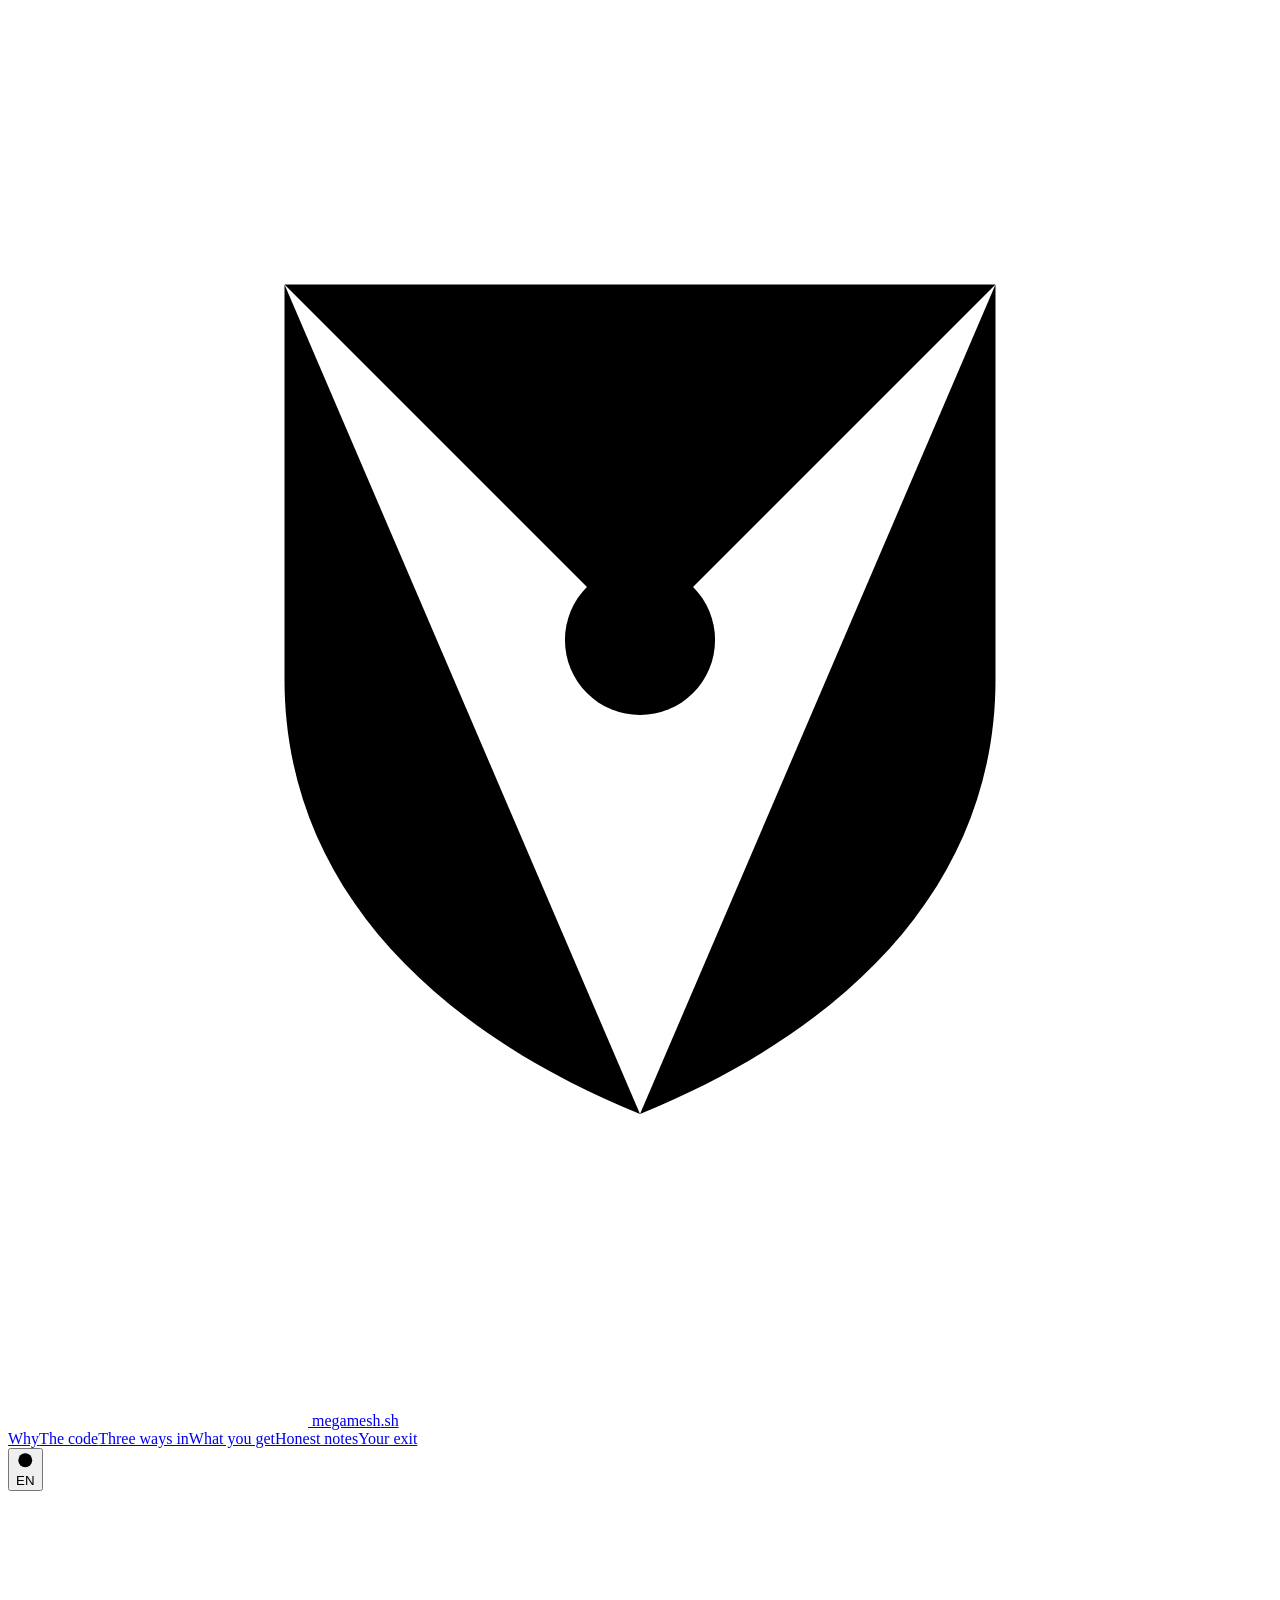
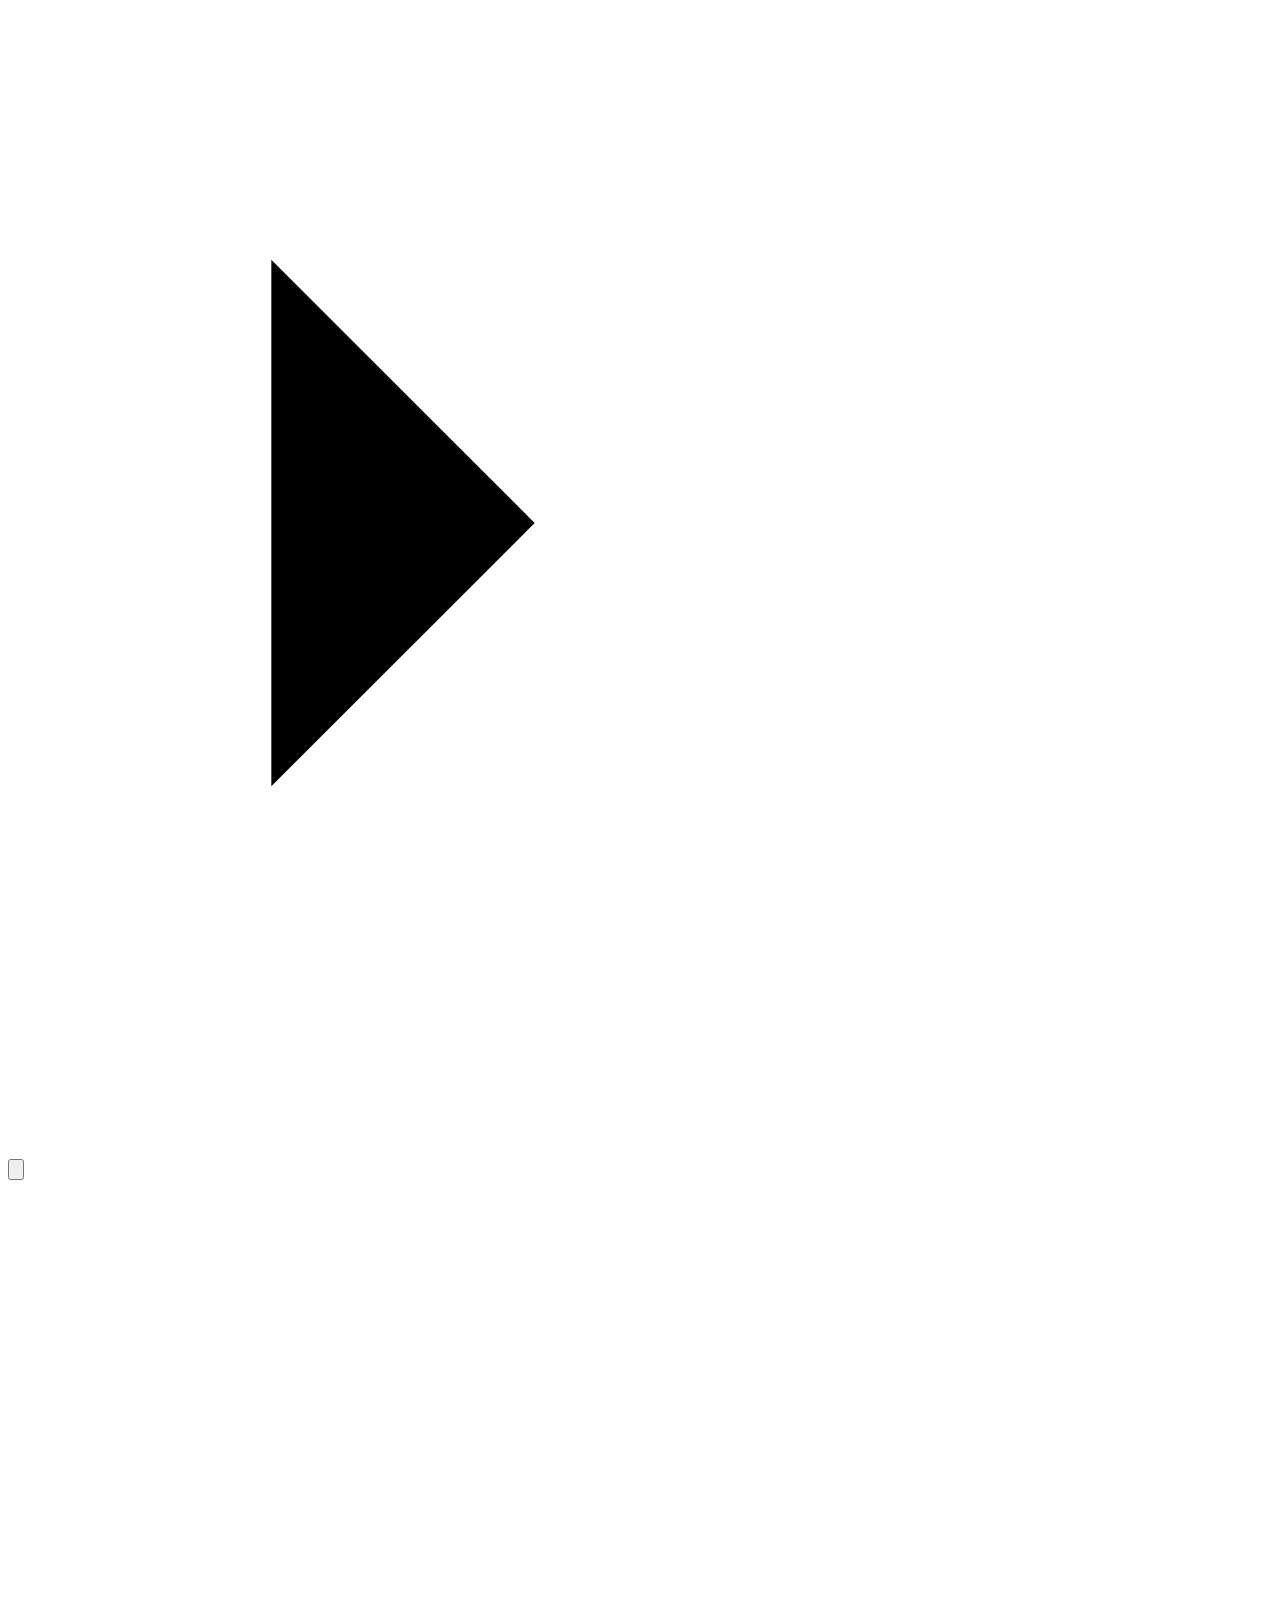
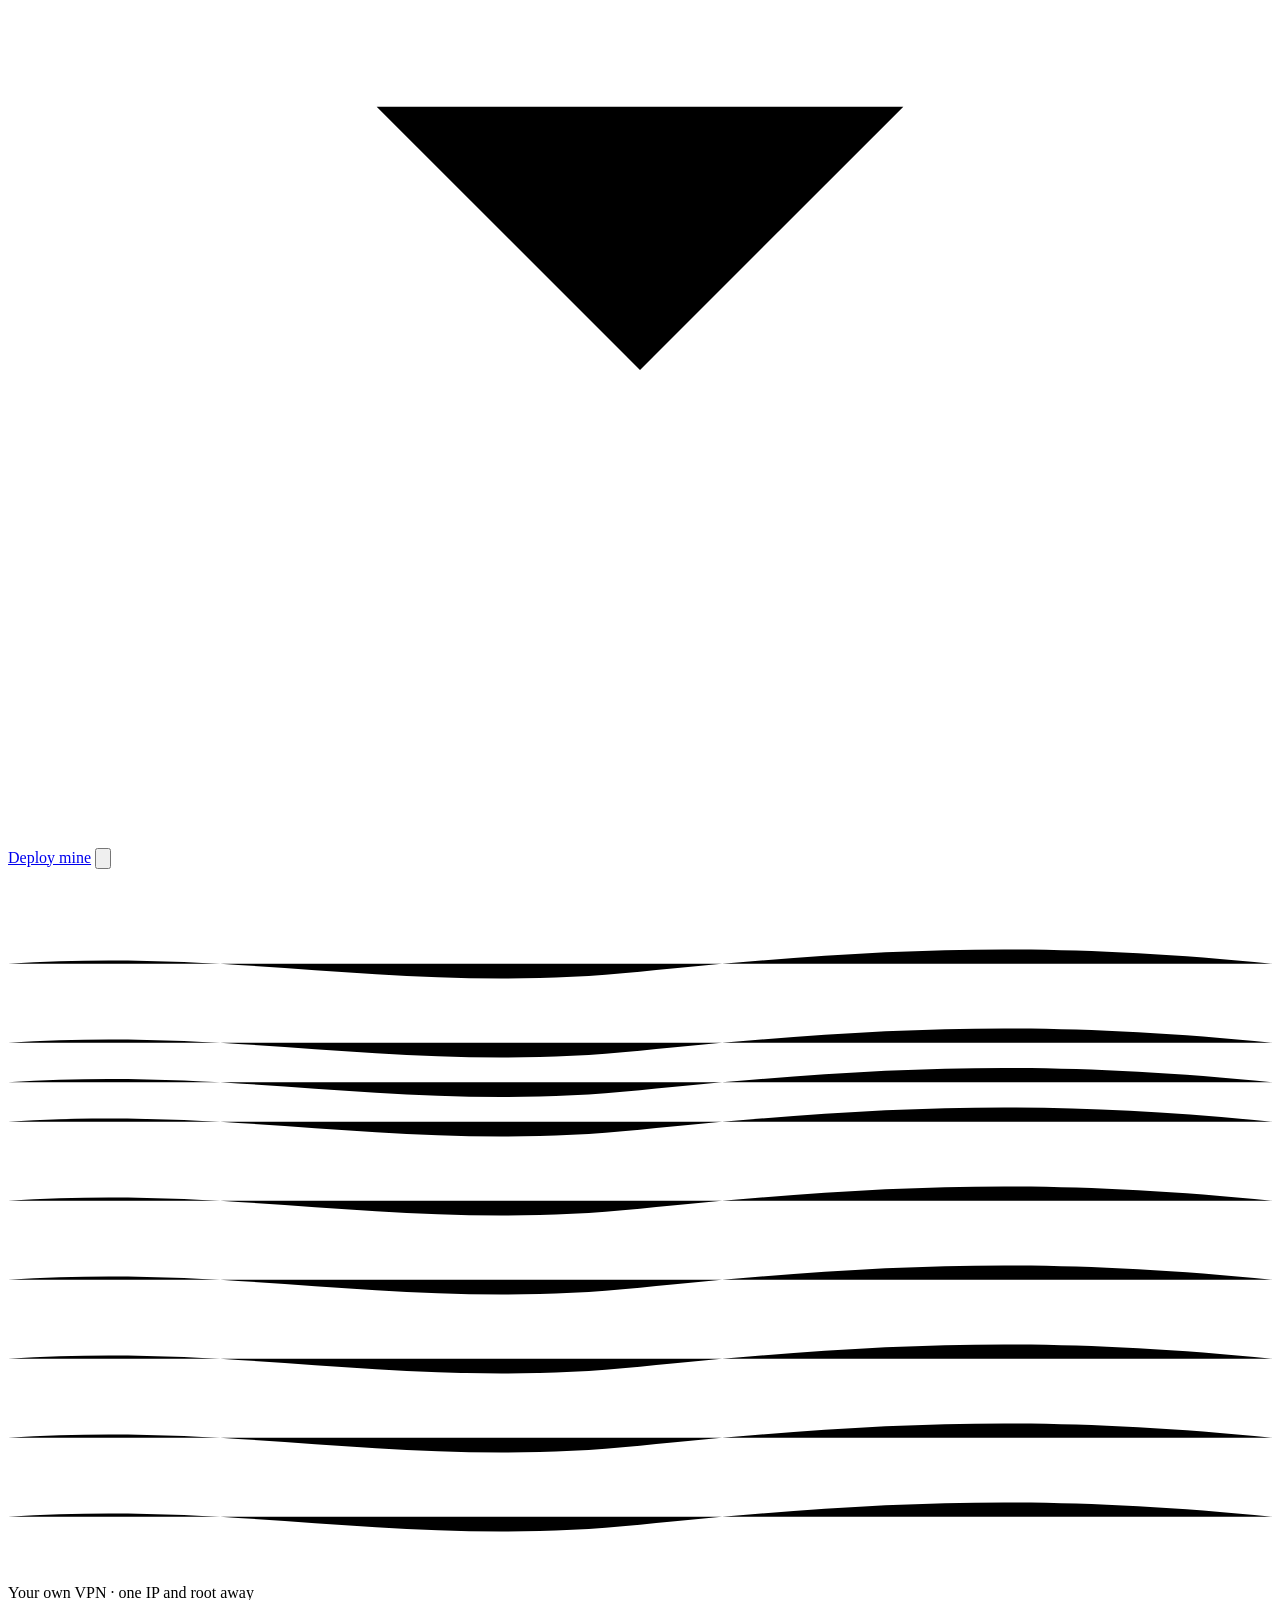
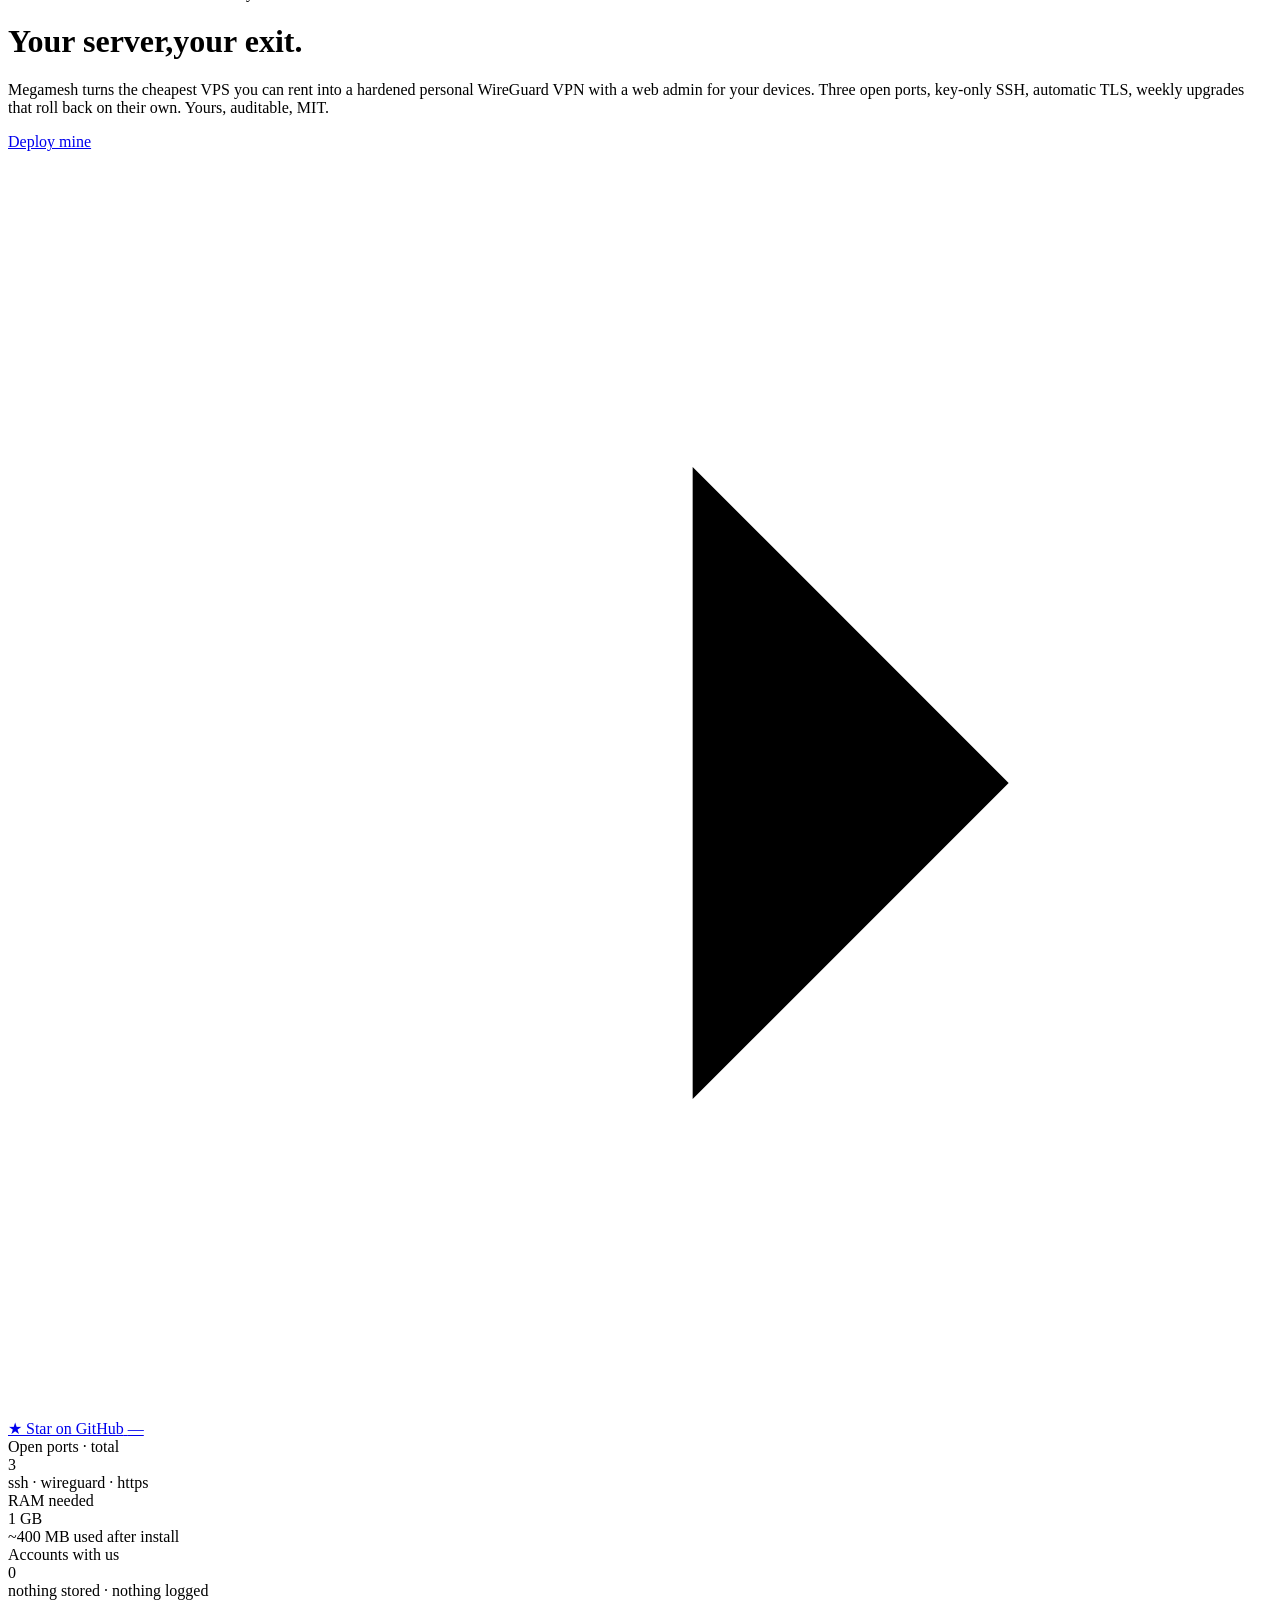
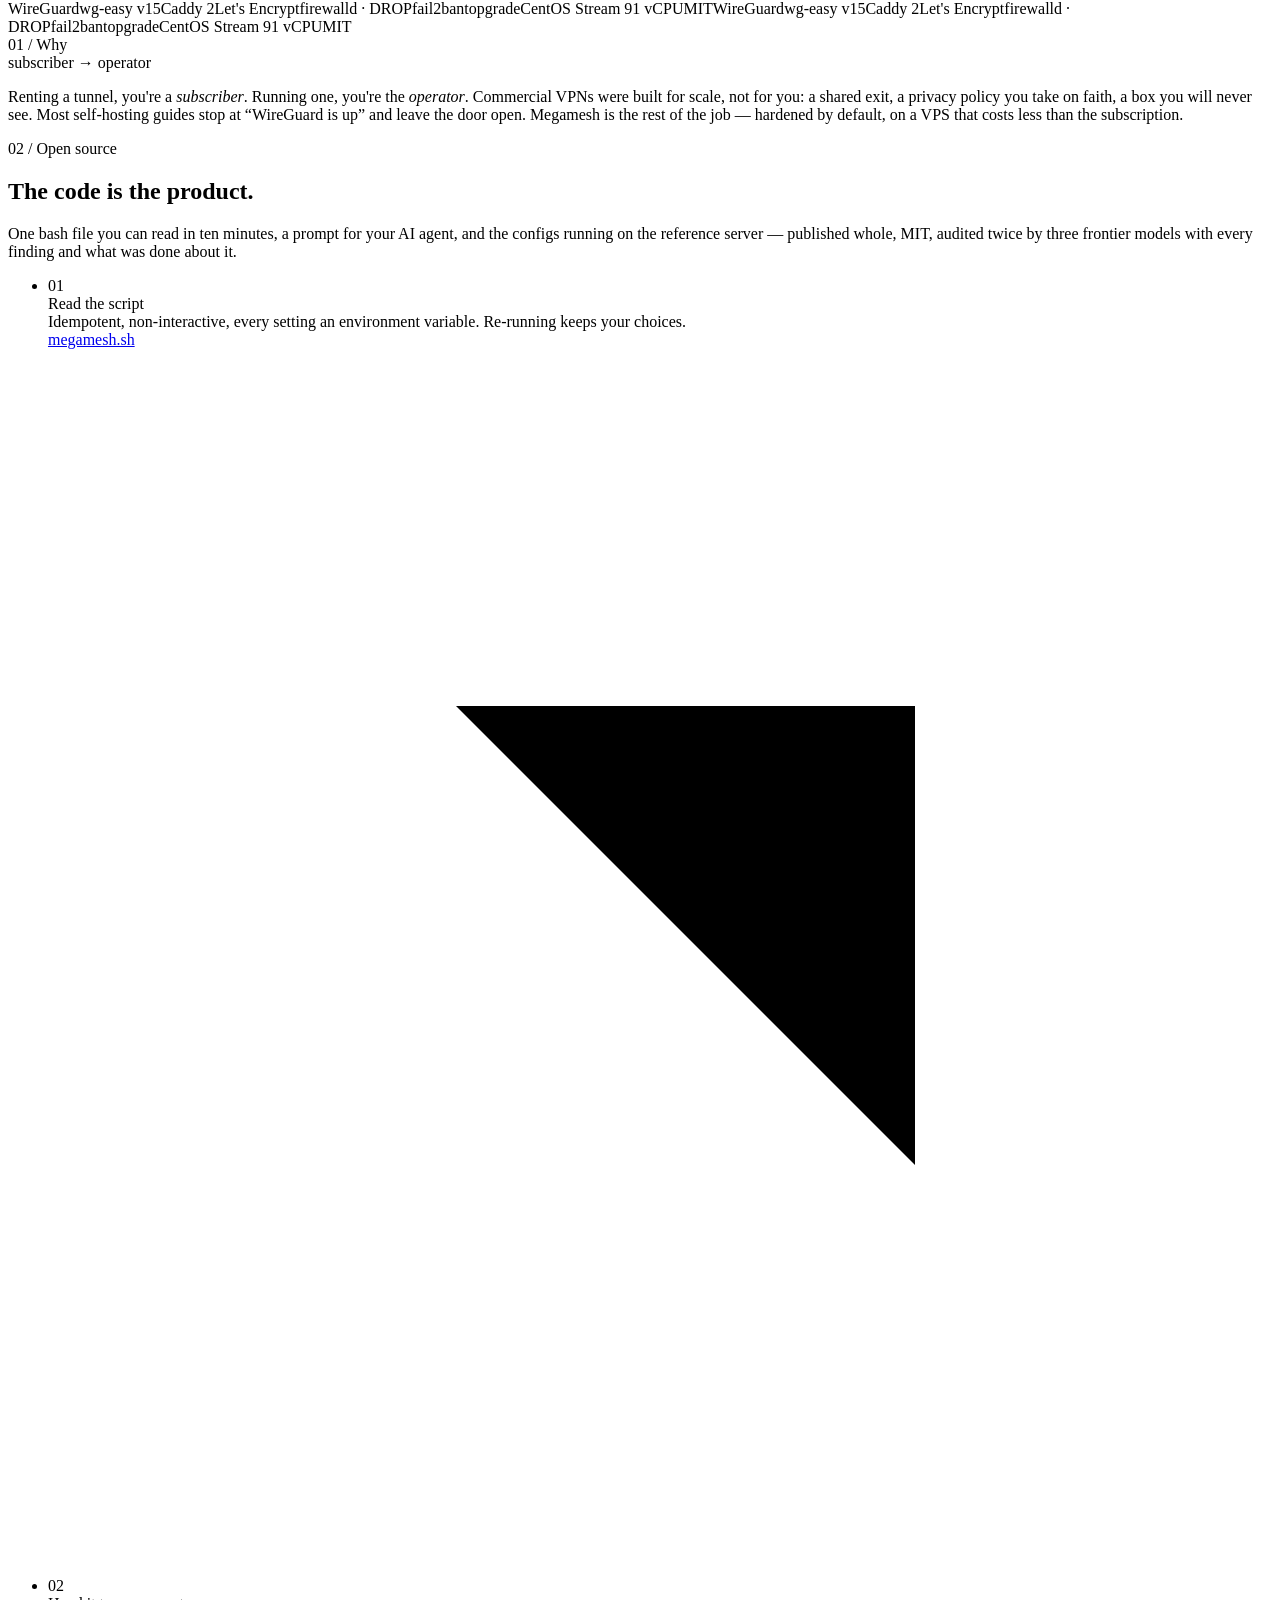
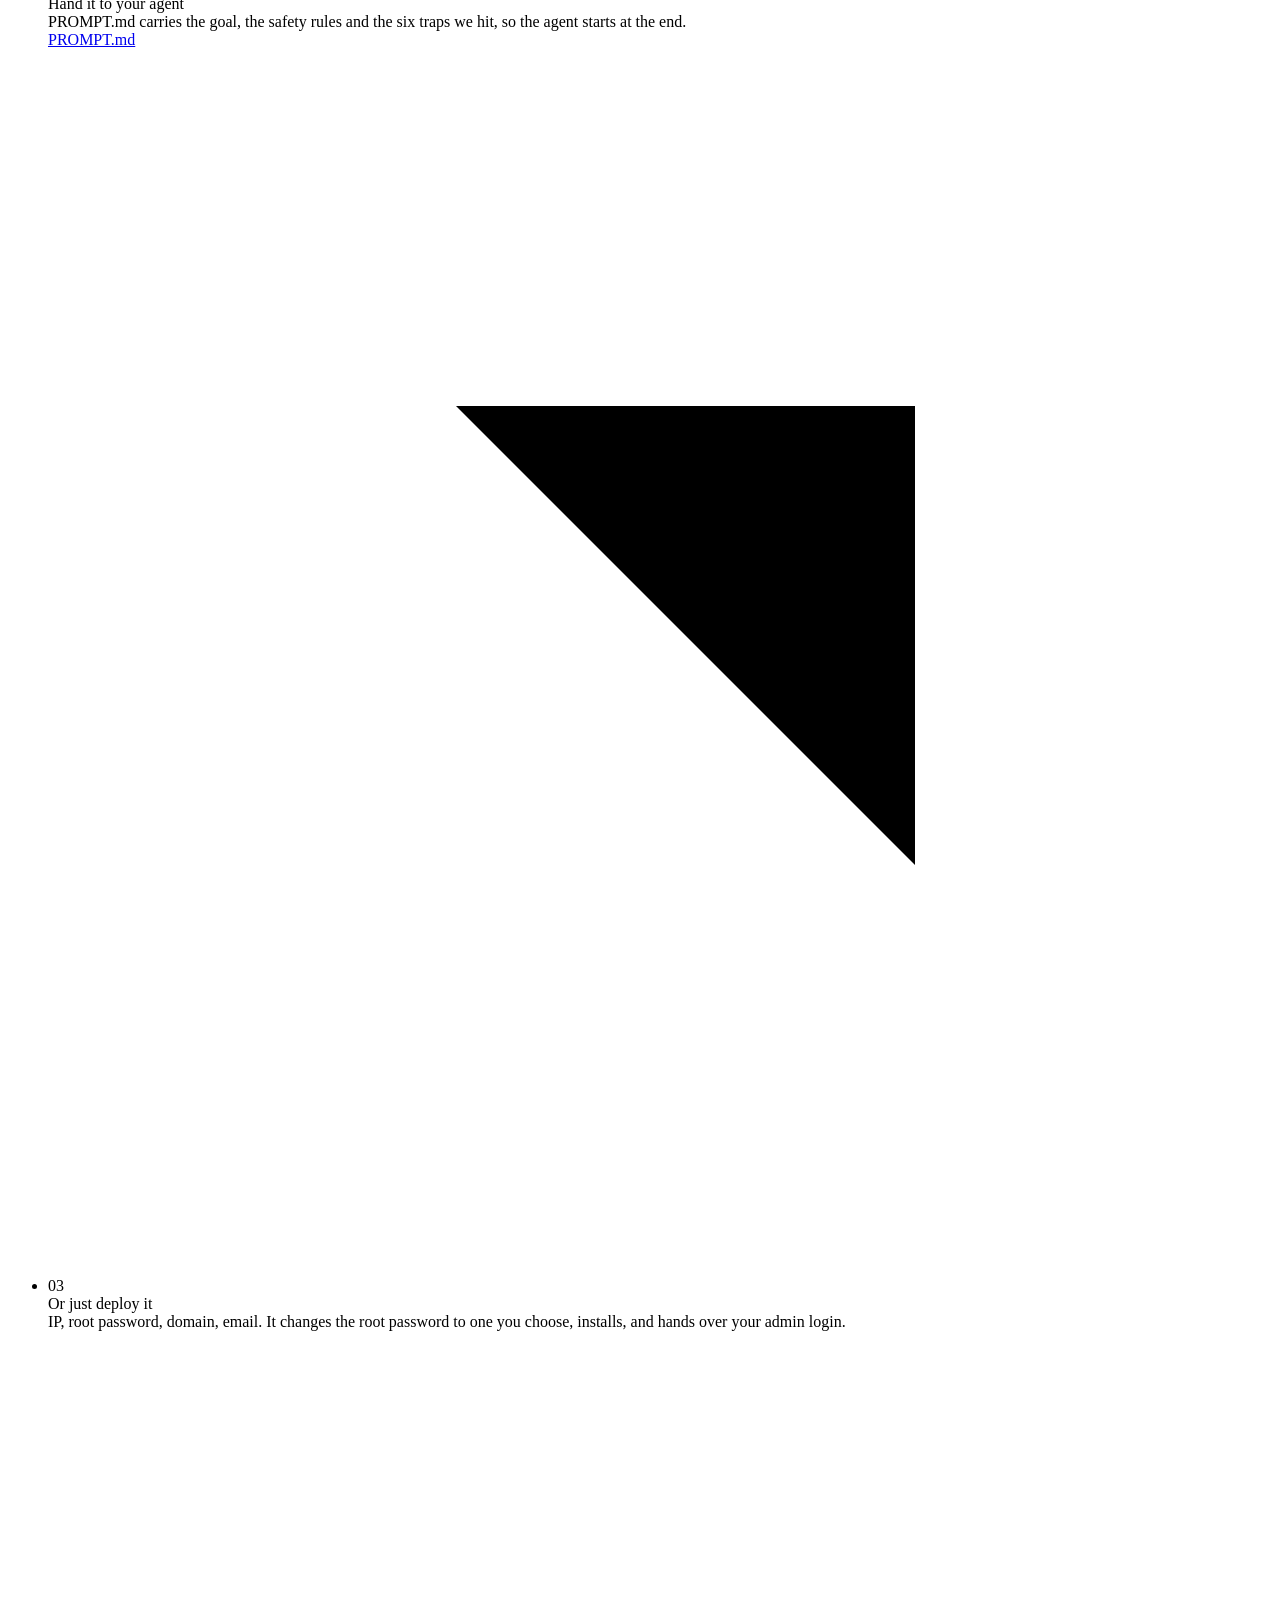
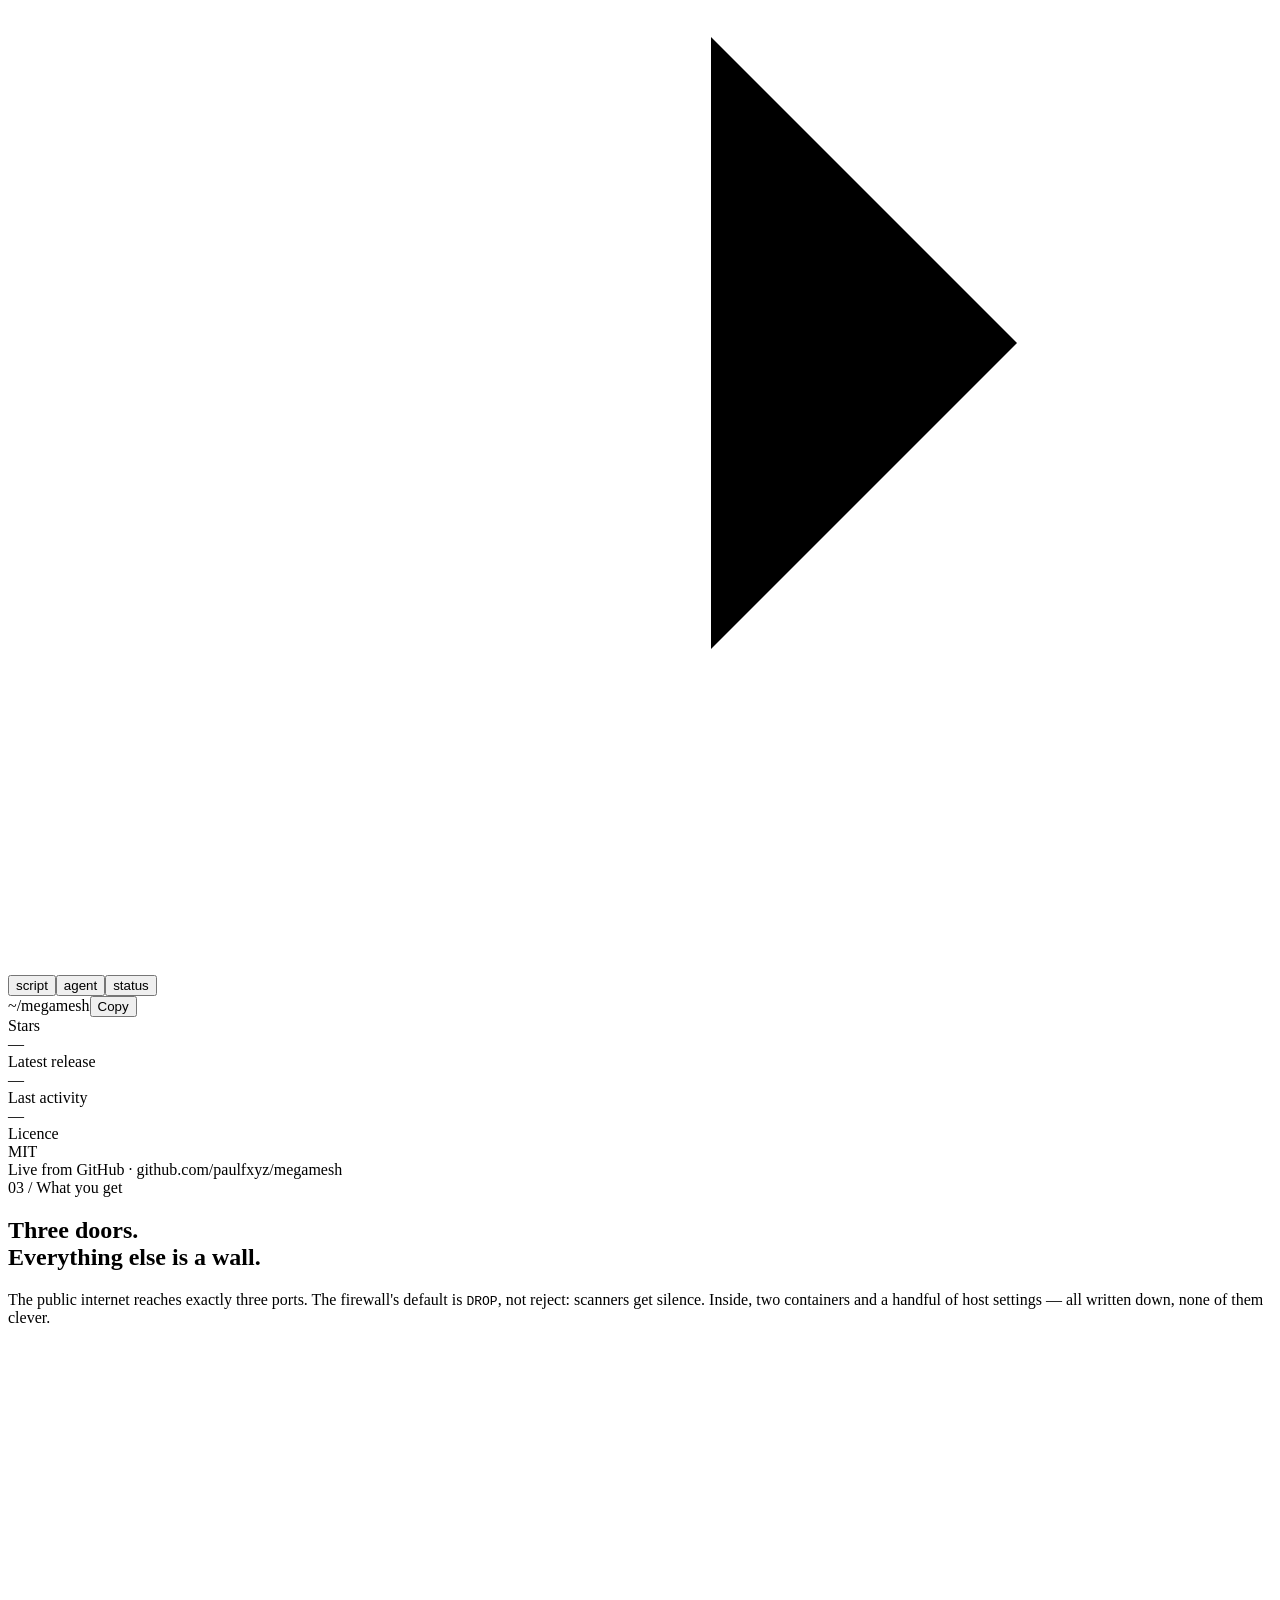
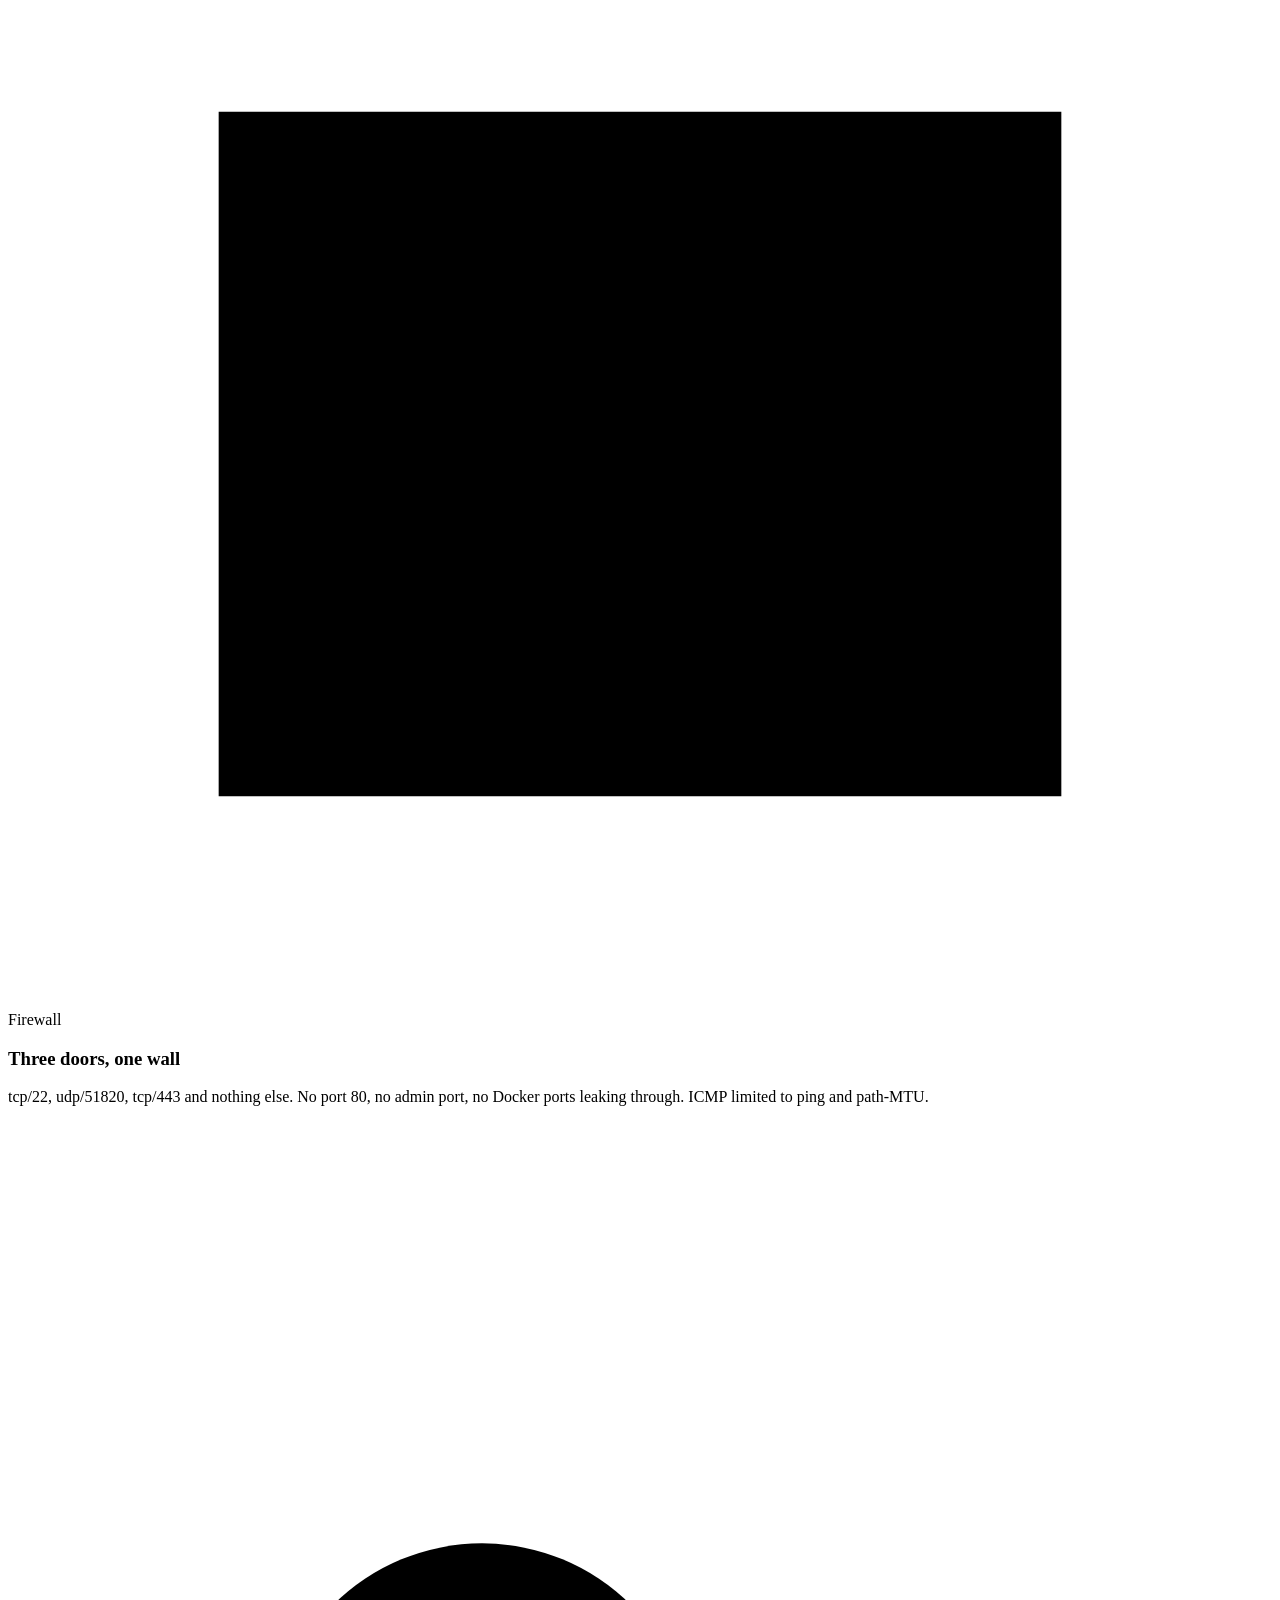
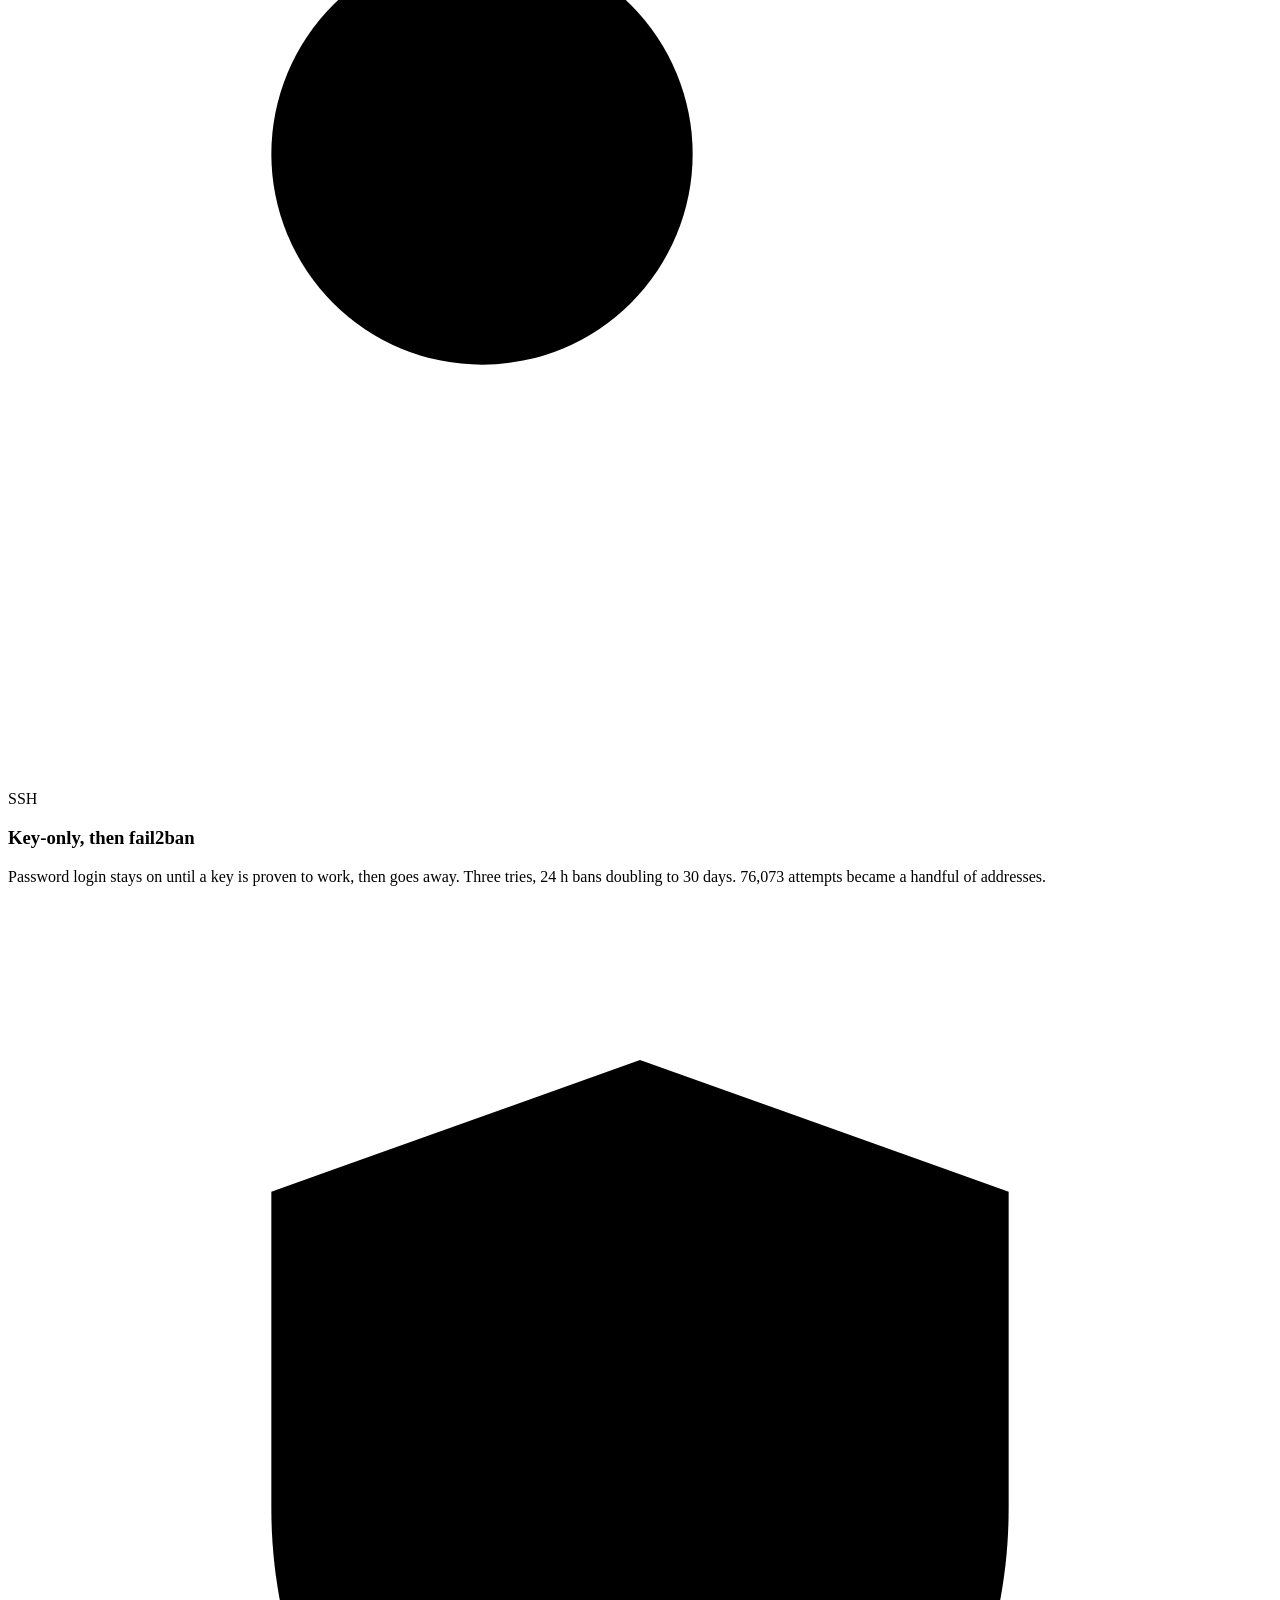
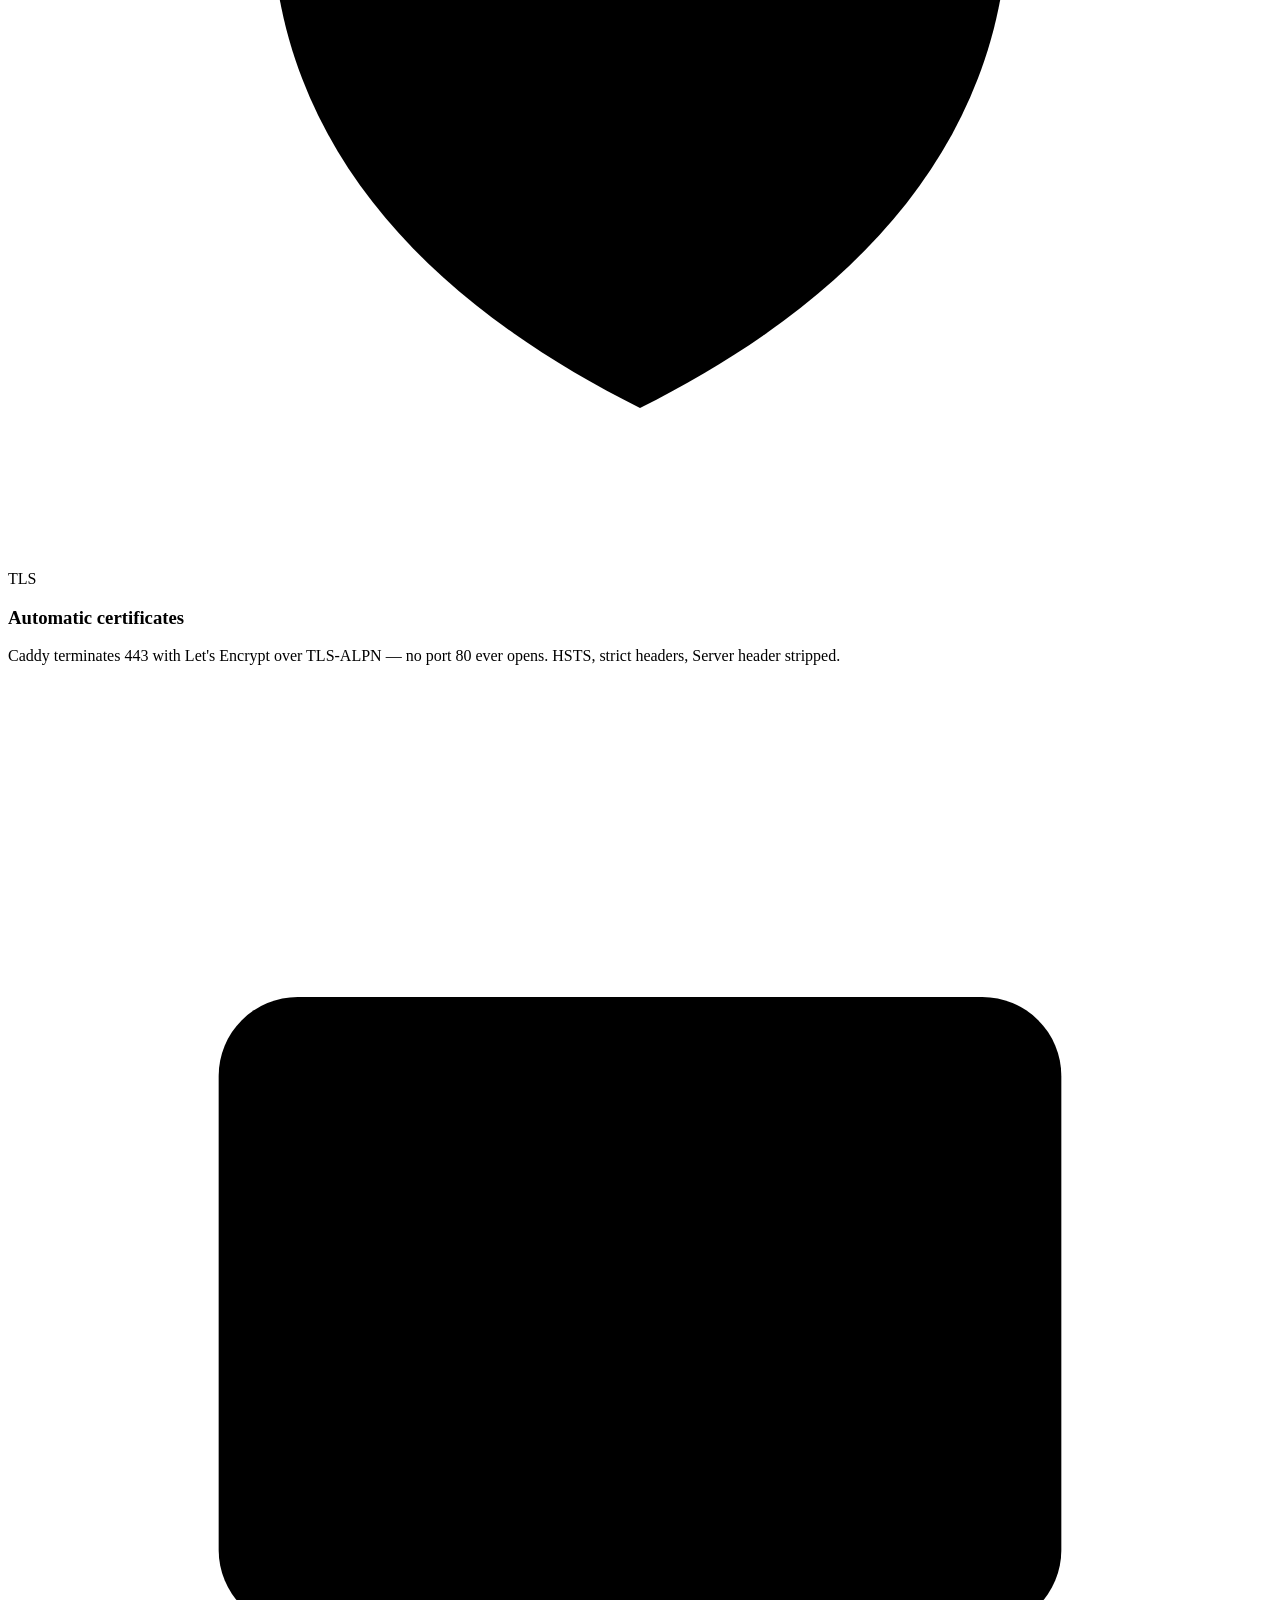
==== site/index.html @ 9b177b21 "v1.5.6: real footer with the animated mark, punchier zoom explosions (no sideways motion), SECURITY." ====
<!doctype html>
<html lang="en" data-theme="light">
<head>
<meta charset="utf-8"/>
<meta name="viewport" content="width=device-width,initial-scale=1"/>
<title>megamesh.sh — Your server, your exit.</title>
<meta name="description" content="Megamesh turns the cheapest VPS into a hardened personal WireGuard VPN with a web admin. Three open ports, key-only SSH, fail2ban, automatic TLS, weekly health-checked upgrades with rollback. Script, AI prompt, or one-click deployer. Open source, MIT."/>
<meta property="og:title" content="megamesh.sh — Your server, your exit."/>
<meta property="og:description" content="A hardened personal WireGuard VPN on a 1 GB VPS. Script for sysops, prompt for AI agents, a web deployer for everyone else. Open source, MIT."/>
<meta property="og:image" content="https://megamesh.sh/assets/og.png"/>
<meta property="og:url" content="https://megamesh.sh/"/>
<meta name="twitter:card" content="summary_large_image"/>
<meta name="theme-color" content="#f2f4f6"/>
<link rel="icon" href="/favicon.svg" type="image/svg+xml"/>
<link rel="stylesheet" href="/assets/style.css?v=1792358264"/>
<script>(function(){try{var t=localStorage.getItem('mm-theme');if(t)document.documentElement.setAttribute('data-theme',t)}catch(e){}})();</script>
</head>
<body>
<div class="prog" id="prog" aria-hidden="true"></div>
<nav class="nav" id="nav" aria-label="Main" data-i18n-attrs="aria-label:i.101">
<div class="wrap">
<a class="brand" href="/" id="brand" aria-label="megamesh.sh home" data-i18n-skip="" data-i18n-attrs="aria-label:i.102">
<span class="logo"><svg viewBox="0 0 64 64" aria-hidden="true"><path class="m mL" d="M14 14 V34 C14 44 21 51.5 32 56"></path><path class="m mR" d="M50 14 V34 C50 44 43 51.5 32 56"></path><path class="m mV" d="M14 14 L32 32 L50 14"></path><circle class="node" cx="32" cy="32" r="3.8"></circle></svg><canvas class="fx" aria-hidden="true"></canvas><i class="ring"></i><i class="ring r2"></i></span>
<span class="word">megamesh<span class="sh">.sh</span></span>
</a>
<div class="nav-links" id="links">
<a href="#why" data-i18n="i.001">Why</a><a href="#code" data-i18n="i.002">The code</a><a href="#ways" data-i18n="i.003">Three ways in</a><a href="#inside" data-i18n="i.004">What you get</a><a href="#honest" data-i18n="i.005">Honest notes</a><a href="#exit" data-i18n="i.006">Your exit</a>
</div>
<button class="ib" id="lang" type="button" aria-haspopup="dialog" aria-controls="lang-modal" title="Language" data-i18n-attrs="title:i.103"><svg viewBox="0 0 24 24"><circle cx="12" cy="12" r="9"></circle><path d="M3 12h18M12 3a14 14 0 0 1 0 18M12 3a14 14 0 0 0 0 18"></path></svg><span>EN</span></button>
<a class="ib sq" href="#code" title="The script" aria-label="Jump to the script" data-i18n-attrs="title:i.104,aria-label:i.105"><svg viewBox="0 0 24 24"><path d="M5 7l5 5-5 5M12 17h7"></path></svg></a>
<button class="ib sq" id="theme" type="button" aria-label="Toggle dark mode" aria-pressed="false" data-i18n-attrs="aria-label:i.106"><svg class="i-moon" viewBox="0 0 24 24"><path d="M20 14.5A8.5 8.5 0 0 1 9.5 4a8.5 8.5 0 1 0 10.5 10.5Z"></path></svg><svg class="i-sun" viewBox="0 0 24 24"><circle cx="12" cy="12" r="4"></circle><path d="M12 2v2M12 20v2M4.9 4.9l1.4 1.4M17.7 17.7l1.4 1.4M2 12h2M20 12h2M4.9 19.1l1.4-1.4M17.7 6.3l1.4-1.4"></path></svg></button>
<a class="btn btn--solid btn--sm cta-nav" href="/deploy/" data-i18n="i.007"><svg viewBox="0 0 24 24"><path d="M12 3v12M7 10l5 5 5-5M5 21h14"></path></svg>Deploy mine</a>
<button class="ib sq" id="menu" type="button" aria-label="Menu" aria-expanded="false" aria-controls="links" data-i18n-attrs="aria-label:i.107"><svg viewBox="0 0 24 24"><path d="M4 8h16M4 16h16"></path></svg></button>
</div>
</nav>
<header class="hero">
<svg class="lines" viewBox="0 0 1600 900" preserveAspectRatio="none" aria-hidden="true">
<defs><linearGradient id="lg" x1="0" x2="1"><stop offset="0" stop-color="#2c56f5"></stop><stop offset="1" stop-color="#0e6a72"></stop></linearGradient></defs>
<path d="M0 120 C300 100 500 160 800 130 S1300 90 1600 120"></path><path d="M0 220 C300 200 500 260 800 230 S1300 190 1600 220"></path><path d="M0 320 C300 300 500 360 800 330 S1300 290 1600 320"></path><path d="M0 420 C300 400 500 460 800 430 S1300 390 1600 420"></path><path d="M0 520 C300 500 500 560 800 530 S1300 490 1600 520"></path><path d="M0 620 C300 600 500 660 800 630 S1300 590 1600 620"></path><path d="M0 720 C300 700 500 760 800 730 S1300 690 1600 720"></path><path d="M0 820 C300 800 500 860 800 830 S1300 790 1600 820"></path>
<path class="hi" d="M0 270 C300 250 500 310 800 280 S1300 240 1600 270"></path>
</svg>
<div class="wrap">
<div class="kicker rv" data-i18n="i.008">Your own VPN · one IP and root away</div>
<h1 class="hero__title rv d1" data-i18n="i.009">Your server,<span class="r2">your <span class="grad">exit.</span></span></h1>
<div class="hero__grid">
<div class="hero__copy rv d2">
<p data-i18n="i.010">Megamesh turns the cheapest VPS you can rent into a hardened personal WireGuard VPN with a web admin for your devices. Three open ports, key-only SSH, automatic TLS, weekly upgrades that roll back on their own. Yours, auditable, MIT.</p>
<div class="hero__cta">
<a class="btn btn--solid" href="/deploy/" data-i18n="i.011">Deploy mine <svg viewBox="0 0 24 24"><path d="M5 12h14M13 6l6 6-6 6"></path></svg></a>
<a class="btn btn--ghost" href="https://github.com/paulfxyz/megamesh" rel="noopener" data-i18n-skip=""><span style="color:var(--warn)">★</span> <span data-i18n-unit="" data-i18n="i.012">Star on GitHub</span> <span class="mono" data-gh="stars" style="color:var(--muted)">—</span></a>
</div>
</div>
<div class="stats rv d3" id="stats">
<div><div class="k" data-i18n="i.013">Open ports · total</div><div class="v">3</div><div class="s">ssh · wireguard · https</div><div class="bar"><i style="--w:3%"></i></div></div>
<div><div class="k" data-i18n="i.014">RAM needed</div><div class="v ink">1 GB</div><div class="s" data-i18n="i.015">~400 MB used after install</div><div class="bar"><i style="--w:40%"></i></div></div>
<div><div class="k" data-i18n="i.016">Accounts with us</div><div class="v">0</div><div class="s" data-i18n="i.017">nothing stored · nothing logged</div><div class="bar"><i style="--w:0%"></i></div></div>
</div>
</div>
</div>
</header>
<div class="ticker" aria-hidden="true" data-i18n-skip=""><div><span>WireGuard</span><span>wg-easy v15</span><span>Caddy 2</span><span>Let's Encrypt</span><span>firewalld · DROP</span><span>fail2ban</span><span>topgrade</span><span>CentOS Stream 9</span><span>1 vCPU</span><span>MIT</span><span>WireGuard</span><span>wg-easy v15</span><span>Caddy 2</span><span>Let's Encrypt</span><span>firewalld · DROP</span><span>fail2ban</span><span>topgrade</span><span>CentOS Stream 9</span><span>1 vCPU</span><span>MIT</span></div></div>
<section id="why">
<div class="wrap">
<div class="topright"><div class="kicker" style="margin:0" data-i18n="i.018">01 / Why</div><span class="num" data-i18n="i.019">subscriber → operator</span></div>
<p class="manif" id="manif" data-i18n="i.020">Renting a tunnel, you're a <em class="hot">subscriber</em>. Running one, you're the <em class="acc">operator</em>. Commercial VPNs were built for scale, not for you: a shared exit, a privacy policy you take on faith, a box you will never see. Most self-hosting guides stop at “WireGuard is up” and leave the door open. Megamesh is the rest of the job — hardened by default, on a VPS that costs less than the subscription.</p>
</div>
</section>
<section id="code">
<div class="wrap">
<div class="code">
<div class="rv">
<div class="kicker" data-i18n="i.021">02 / Open source</div>
<h2 class="h1" data-i18n="i.022">The code is the product.</h2>
<p class="lead" data-i18n="i.023">One bash file you can read in ten minutes, a prompt for your AI agent, and the configs running on the reference server — published whole, MIT, audited twice by three frontier models with every finding and what was done about it.</p>
<ul class="ways" id="ways">
<li><span class="n">01</span><div><div class="t" data-i18n="i.024">Read the script</div><div class="d" data-i18n="i.025">Idempotent, non-interactive, every setting an environment variable. Re-running keeps your choices.</div></div><a class="go" href="https://github.com/paulfxyz/megamesh/blob/main/megamesh.sh" rel="noopener">megamesh.sh <svg viewBox="0 0 24 24"><path d="M7 17L17 7M8 7h9v9"></path></svg></a></li>
<li><span class="n">02</span><div><div class="t" data-i18n="i.026">Hand it to your agent</div><div class="d" data-i18n="i.027">PROMPT.md carries the goal, the safety rules and the six traps we hit, so the agent starts at the end.</div></div><a class="go" href="https://github.com/paulfxyz/megamesh/blob/main/PROMPT.md" rel="noopener">PROMPT.md <svg viewBox="0 0 24 24"><path d="M7 17L17 7M8 7h9v9"></path></svg></a></li>
<li class="hi"><span class="n">03</span><div><div class="t" data-i18n="i.028">Or just deploy it</div><div class="d" data-i18n="i.029">IP, root password, domain, email. It changes the root password to one you choose, installs, and hands over your admin login.</div></div><a class="circle" href="/deploy/" aria-label="Open the deployer" data-i18n-attrs="aria-label:i.108"><svg viewBox="0 0 24 24"><path d="M5 12h14M13 6l6 6-6 6"></path></svg></a></li>
</ul>
</div>
<div class="rv d1">
<div class="term" id="term">
<div class="term__bar"><i></i><i></i><i></i>
<div class="term__tabs" role="tablist"><button role="tab" aria-selected="true" data-tab="script">script</button><button role="tab" aria-selected="false" data-tab="agent">agent</button><button role="tab" aria-selected="false" data-tab="status">status</button></div>
<div class="term__right"><span>~/megamesh</span><button type="button" data-copy="curl -fsSLO https://megamesh.sh/megamesh.sh" data-i18n="i.030">Copy</button></div>
</div>
<div class="term__body" id="term-body" aria-live="polite"></div>
</div>
<div class="gh" id="gh">
<div><div class="k" data-i18n="i.031">Stars</div><div class="v" data-gh="stars">—</div></div>
<div><div class="k" data-i18n="i.032">Latest release</div><div class="v" data-gh="release">—</div></div>
<div><div class="k" data-i18n="i.033">Last activity</div><div class="v" data-gh="pushed">—</div></div>
<div><div class="k" data-i18n="i.034">Licence</div><div class="v">MIT</div></div>
</div>
<div class="live" id="gh-live" data-i18n-skip="">Live from GitHub · github.com/paulfxyz/megamesh</div>
</div>
</div>
</div>
</section>
<section id="inside">
<div class="wrap">
<div class="head rv">
<div><div class="kicker" data-i18n="i.035">03 / What you get</div><h2 class="h1" data-i18n="i.036">Three doors.<br/>Everything else is a wall.</h2></div>
<div class="right"><p class="lead" data-i18n="i.037">The public internet reaches exactly three ports. The firewall's default is <code>DROP</code>, not reject: scanners get silence. Inside, two containers and a handful of host settings — all written down, none of them clever.</p></div>
</div>
<div class="feat rv d1">
<div><svg viewBox="0 0 48 48"><path d="M8 40V14h32v26M18 40V26h12v14M24 14V8"></path></svg><div class="k" data-i18n="i.038">Firewall</div><h3 data-i18n="i.039">Three doors, one wall</h3><p data-i18n="i.040">tcp/22, udp/51820, tcp/443 and nothing else. No port 80, no admin port, no Docker ports leaking through. ICMP limited to ping and path-MTU.</p></div>
<div><svg viewBox="0 0 48 48"><circle cx="18" cy="24" r="8"></circle><path d="M26 24h14M34 24v6M39 24v4"></path></svg><div class="k">SSH</div><h3 data-i18n="i.041">Key-only, then fail2ban</h3><p data-i18n="i.042">Password login stays on until a key is proven to work, then goes away. Three tries, 24 h bans doubling to 30 days. 76,073 attempts became a handful of addresses.</p></div>
<div><svg viewBox="0 0 48 48"><path d="M24 6l14 5v12c0 9-6 15-14 19C16 38 10 32 10 23V11l14-5Z"></path><path d="M18 24l4 4 8-9"></path></svg><div class="k">TLS</div><h3 data-i18n="i.043">Automatic certificates</h3><p data-i18n="i.044">Caddy terminates 443 with Let's Encrypt over TLS-ALPN — no port 80 ever opens. HSTS, strict headers, Server header stripped.</p></div>
<div><svg viewBox="0 0 48 48"><rect x="8" y="12" width="32" height="24" rx="3"></rect><path d="M8 20h32M16 28h8"></path></svg><div class="k" data-i18n="i.045">Admin</div><h3 data-i18n="i.046">wg-easy, behind the wall</h3><p data-i18n="i.047">Peers, QR codes, stats, 2FA. The UI port is never published; the admin account is created unattended before 443 is reachable, so nobody can race you to the wizard.</p></div>
<div><svg viewBox="0 0 48 48"><path d="M24 8v8M24 32v8M8 24h8M32 24h8"></path><circle cx="24" cy="24" r="6"></circle><path d="M36 12a16 16 0 0 1 0 24"></path></svg><div class="k" data-i18n="i.048">Upgrades</div><h3 data-i18n="i.049">Weekly, health-checked</h3><p data-i18n="i.050">topgrade pulls packages and container images, restarts, verifies the tunnel is up and the admin answers — or rolls back to the images that worked. Pinned by SHA-256.</p></div>
<div><svg viewBox="0 0 48 48"><circle cx="24" cy="24" r="16"></circle><path d="M8 24h32M24 8c5 5 5 27 0 32M24 8c-5 5-5 27 0 32"></path></svg><div class="k" data-i18n="i.051">VPN-only mode</div><h3 data-i18n="i.052">Admin reachable only from inside</h3><p data-i18n="i.053">One command makes the admin page answer only through the tunnel; outsiders get a 302 to any URL you choose. Certificates keep renewing.</p></div>
</div>
</div>
</section>
<section id="pipeline">
<div class="wrap rv" id="pipe-sec">
<div class="head">
<div><div class="kicker" data-i18n="i.054">04 / Under the hood</div><h2 class="h1" data-i18n="i.055">From root to tunnel.</h2></div>
<div class="right"><p class="lead" data-i18n="i.056">No wizard, no questions. The installer runs the same five stages every time and refuses to open a door it cannot prove you can walk through.</p></div>
</div>
<div class="pipe">
<svg viewBox="0 0 1200 90" preserveAspectRatio="none" aria-hidden="true">
<path class="base" d="M10 45 C130 10 200 80 300 45 S470 10 600 45 S770 80 900 45 S1070 10 1190 45"></path>
<path class="glow" d="M10 45 C130 10 200 80 300 45 S470 10 600 45 S770 80 900 45 S1070 10 1190 45"></path>
<circle class="dot on" cx="10" cy="45" r="5"></circle><circle class="dot" cx="300" cy="45" r="5"></circle><circle class="dot" cx="600" cy="45" r="5"></circle><circle class="dot" cx="900" cy="45" r="5"></circle><circle class="dot" cx="1190" cy="45" r="5"></circle>
</svg>
<div class="stages">
<div><div class="n">01</div><div class="t" data-i18n="i.057">Connect</div><div class="d" data-i18n="i.058">Swap, hostname, kernel modules the container will need.</div></div>
<div><div class="n">02</div><div class="t" data-i18n="i.059">Update</div><div class="d" data-i18n="i.060">Full system update, Docker from the signed repo, daily automatic updates on.</div></div>
<div><div class="n">03</div><div class="t" data-i18n="i.061">Harden</div><div class="d" data-i18n="i.062">Firewall first, then sshd, fail2ban, sysctl. Never lock before the firewall is open.</div></div>
<div><div class="n">04</div><div class="t" data-i18n="i.063">Containers</div><div class="d" data-i18n="i.064">wg-easy alone, admin account proven, only then Caddy. Fails closed.</div></div>
<div><div class="n">05</div><div class="t" data-i18n="i.065">Verify</div><div class="d" data-i18n="i.066">Handshake, ports, certificate retry, timers. Then it hands you the credentials.</div></div>
</div>
</div>
<div class="big"><b data-count="76073">0</b><p data-i18n="i.067">failed SSH logins the reference server took in 25 days before Megamesh — with fail2ban “running” and zero jails. After: a handful of banned addresses, and silence.</p></div>
<div class="bars">
<div class="l" data-i18n="i.068">Typical VPS image, untouched<small>ports answering from the internet</small></div><div class="b"><i class="hot" style="--w:100%"></i></div><div class="v">8–12</div>
<div class="l" data-i18n="i.069">Guide-followed WireGuard box<small>wg + ssh + web + docker leaks</small></div><div class="b"><i style="--w:45%"></i></div><div class="v">5–6</div>
<div class="l" data-i18n="i.070">Megamesh<small>ssh · wg · https</small></div><div class="b"><i class="acc" style="--w:25%"></i></div><div class="v">3</div>
</div>
</div>
</section>
<section id="honest">
<div class="wrap">
<div class="head rv">
<div><div class="kicker" data-i18n="i.071">05 / Honest notes</div><h2 class="h1" data-i18n="i.072">What this is not.</h2></div>
<div class="right"><p class="lead" data-i18n="i.073">A personal VPN changes who can see your traffic, not whether anyone can. The repository says exactly what has and has not been exercised.</p></div>
</div>
<div class="honest rv d1">
<div><div class="k">— 01</div><h3 data-i18n="i.074">Not a privacy service</h3><p data-i18n="i.075">Your VPS provider sees your traffic leave their network. Megamesh hides you from the café Wi-Fi and your ISP, not from a subpoena.</p></div>
<div><div class="k">— 02</div><h3 data-i18n="i.076">Not multi-tenant</h3><p data-i18n="i.077">One admin, your devices. wg-easy supports many peers, but the hardening assumes a single trusted operator.</p></div>
<div><div class="k">— 03</div><h3 data-i18n="i.078">Not finished by the deployer</h3><p data-i18n="i.079">It changes your root password but leaves SSH on a password until someone installs a key, and leaves 2FA and VPN-only mode for you to switch on. Twenty minutes with the <a class="ul" href="https://github.com/paulfxyz/megamesh/blob/main/docs/HARDENING.md" rel="noopener">hardening notes</a> finishes it.</p></div>
<div><div class="k">— 04</div><h3 data-i18n="i.080">Not tested everywhere</h3><p data-i18n="i.081">CentOS Stream 9 and Ubuntu 24.04 on a 1 vCPU / 1 GB VPS are verified end to end — the second one through the deployer itself. Rocky, Alma and Debian share those code paths but have not been run yet.</p></div>
</div>
</div>
</section>
<section id="exit">
<div class="wrap">
<div class="exit">
<div class="rv">
<div class="kicker" data-i18n="i.082">06 / Your exit</div>
<h2 class="h1" data-i18n="i.083">One address.<br/><span class="grad">Yours.</span></h2>
<p class="lead" data-i18n="i.084">Once your devices are on the tunnel, everything you do leaves from your server's address. That is the point — and a fact others can use: a friend can allow-list you, your own boxes can trust you, a rate limit can make an exception. The author publishes his, and the repository is the source of truth for it.</p>
<p class="lead" style="margin-top:1rem" data-i18n="i.111">Publishing it is also a defence. Calumny, fake news, a “someone broke into our app” accusation — every action on the internet leaves an address in a log. Declare yours in public, with a start date, and any trace that comes from somewhere else is, by your own prior declaration, not you. It does not prove innocence by itself, but it gives you leverage: a public, dated, verifiable statement made before anyone had a reason to doubt it.</p>
</div>
<div class="rv d1">
<div class="egress">
<div data-i18n="i.085"><span>Hostname</span><b>paulfleury.network</b></div>
<div data-i18n="i.086"><span>IPv4</span><b class="big-ip">151.243.225.214</b></div>
<div data-i18n="i.087"><span>Reverse DNS</span><b>forward-confirmed</b></div>
<div data-i18n="i.112"><span>Official since</span><b>18 Oct 2026 · 17:00 Lisbon</b></div>
<div><span data-i18n="i.088">Machine-readable</span><b><a class="ul" href="https://github.com/paulfxyz/megamesh/blob/main/egress.json" rel="noopener">egress.json</a></b></div>
<div data-i18n="i.089"><span>Verify</span><b style="font-weight:400;color:var(--muted);font-size:var(--t-xs)">dig +short A paulfleury.network · dig +short -x 151.243.225.214 — they must agree</b></div>
</div>
<p class="muted" style="font-size:var(--t-sm);margin:1rem 0 0" data-i18n="i.090">It identifies a server, not a person. Keep authentication in front of whatever you allow-list — and the address had other tenants before the start date; nothing from before it is the author's.</p>
</div>
</div>
</div>
</section>
<section id="who">
<div class="wrap">
<div class="head rv">
<div><div class="kicker" data-i18n="i.091">07 / Who's behind it</div><h2 class="h1" data-i18n="i.092">One operator, published whole.</h2></div>
<div class="right"><p class="lead" data-i18n="i.093">Megamesh is the single-person version of the boxes <a class="ul" href="https://megastack.sh" rel="noopener">megastack.sh</a>, the author's cybersecurity consultancy, builds for clients — designed and operated with an AI agent over SSH, then torn apart by three other models before going public.</p></div>
</div>
<div class="about rv d1">
<div class="av" aria-hidden="true">PF</div>
<div>
<div class="bio" data-i18n="i.094"><strong>Paul Fleury</strong> — French internet entrepreneur in Lisbon, hacking around on the internet since the late nineties.</div>
<p data-i18n="i.095">The whole story — the logbook of the first deployment, the audits, the fixes — is in the repository.</p>
<div class="links">
<a class="btn btn--ghost btn--sm" href="https://www.linkedin.com/in/paulfxyz/" rel="noopener" data-linkedin="">LinkedIn</a>
<a class="btn btn--ghost btn--sm" href="https://github.com/paulfxyz/megamesh" rel="noopener">GitHub</a>
<a class="btn btn--ghost btn--sm" href="https://megastack.sh" rel="noopener">megastack.sh</a>
</div>
</div>
</div>
</div>
</section>
<footer>
<div class="wrap">
<div class="foot__top">
<div class="foot__brand">
<a class="brand brand--lg" href="/" aria-label="megamesh.sh home" data-i18n-skip="" data-i18n-attrs="aria-label:i.102"><span class="logo"><svg viewBox="0 0 64 64" aria-hidden="true"><path class="m mL" d="M14 14 V34 C14 44 21 51.5 32 56"></path><path class="m mR" d="M50 14 V34 C50 44 43 51.5 32 56"></path><path class="m mV" d="M14 14 L32 32 L50 14"></path><circle class="node" cx="32" cy="32" r="3.8"></circle></svg><canvas class="fx" aria-hidden="true"></canvas><i class="ring"></i><i class="ring r2"></i></span><span class="word">megamesh<span class="sh">.sh</span></span></a>
<p class="foot__tag" data-i18n="i.113">Your server, your exit. One script, three open ports, nothing stored with us.</p>
<p class="foot__by" data-i18n="i.114">A <a href="https://megastack.sh" rel="noopener">megastack.sh</a> project · <a href="mailto:hi@megastack.sh">hi@megastack.sh</a></p>
</div>
<div class="foot__col"><h4 data-i18n="i.115">Project</h4><ul>
<li><a href="https://github.com/paulfxyz/megamesh" rel="noopener" data-i18n="i.097">Source</a></li>
<li><a href="https://github.com/paulfxyz/megamesh/blob/main/docs/AUDIT.md" rel="noopener" data-i18n="i.098">Audits</a></li>
<li><a href="https://github.com/paulfxyz/megamesh/blob/main/CHANGELOG.md" rel="noopener" data-i18n="i.116">Changelog</a></li>
<li><a href="https://github.com/paulfxyz/megamesh/releases" rel="noopener" data-i18n="i.117">Releases</a></li>
<li><a href="https://github.com/paulfxyz/megamesh/blob/main/LICENSE" rel="noopener" data-i18n="i.118">MIT license</a></li>
</ul></div>
<div class="foot__col"><h4 data-i18n="i.119">Ways in</h4><ul>
<li><a href="#code" data-i18n="i.002">The code</a></li>
<li><a href="#ways" data-i18n="i.120">AI agent</a></li>
<li><a href="/deploy/" data-i18n="i.121">Web deployer</a></li>
<li><a href="#inside" data-i18n="i.004">What you get</a></li>
<li><a href="#honest" data-i18n="i.005">Honest notes</a></li>
</ul></div>
<div class="foot__col"><h4 data-i18n="i.122">Trust</h4><ul>
<li><a href="#exit" data-i18n="i.123">The official exit <small data-i18n-skip="">paulfleury.network</small></a></li>
<li><a href="https://github.com/paulfxyz/megamesh/blob/main/egress.json" rel="noopener" data-i18n-skip="">egress.json</a></li>
<li><a href="https://github.com/paulfxyz/megamesh/blob/main/SECURITY.md" rel="noopener" data-i18n="i.124">Security policy</a></li>
<li><a href="https://github.com/paulfxyz/megamesh/issues" rel="noopener" data-i18n="i.125">Report an issue</a></li>
</ul></div>
</div>
<div class="foot__bottom">
<span data-i18n="i.096">megamesh.sh · MIT · Megamesh is a word, megamesh.sh is a command</span>
<a class="foot__status" href="#exit" data-i18n-skip=""><i aria-hidden="true"></i><span>paulfleury.network · 18 Oct 2026 →</span></a>
</div>
</div>
</footer>
<div class="dock" id="dock" role="region" aria-label="Quick start" data-i18n-attrs="aria-label:i.109">
<span class="dock__dot" aria-hidden="true"></span>
<code>curl -fsSLO https://megamesh.sh/megamesh.sh</code>
<button class="cp" type="button" data-copy="curl -fsSLO https://megamesh.sh/megamesh.sh" data-i18n="i.099">Copy</button>
<a class="btn btn--solid btn--sm" href="/deploy/" data-i18n="i.100">Deploy mine <svg viewBox="0 0 24 24"><path d="M5 12h14M13 6l6 6-6 6"></path></svg></a>
</div>
<button class="top" id="top" type="button" aria-label="Back to top" data-i18n-attrs="aria-label:i.110"><svg viewBox="0 0 24 24"><path d="M12 19V5M5 12l7-7 7 7"></path></svg></button>
<script src="/assets/ui.js?v=1792358264" defer=""></script>
</body>
</html>
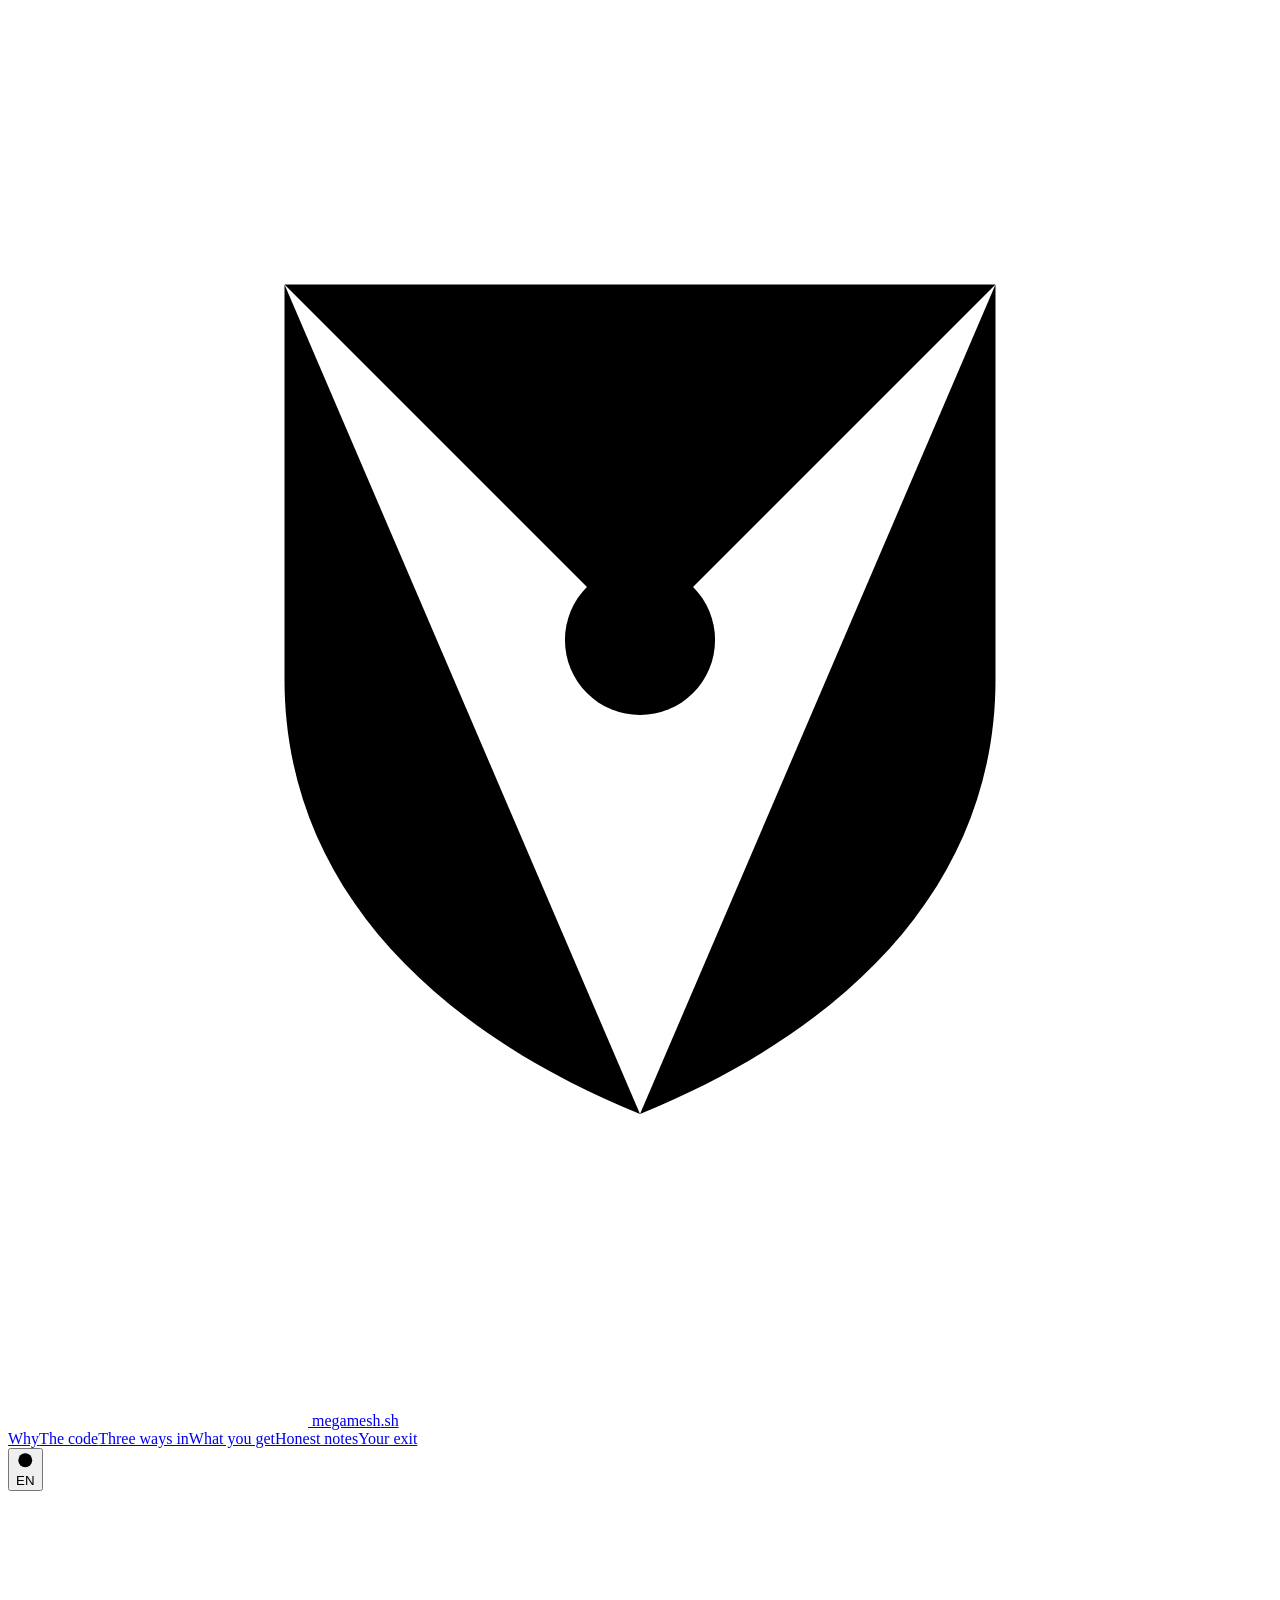
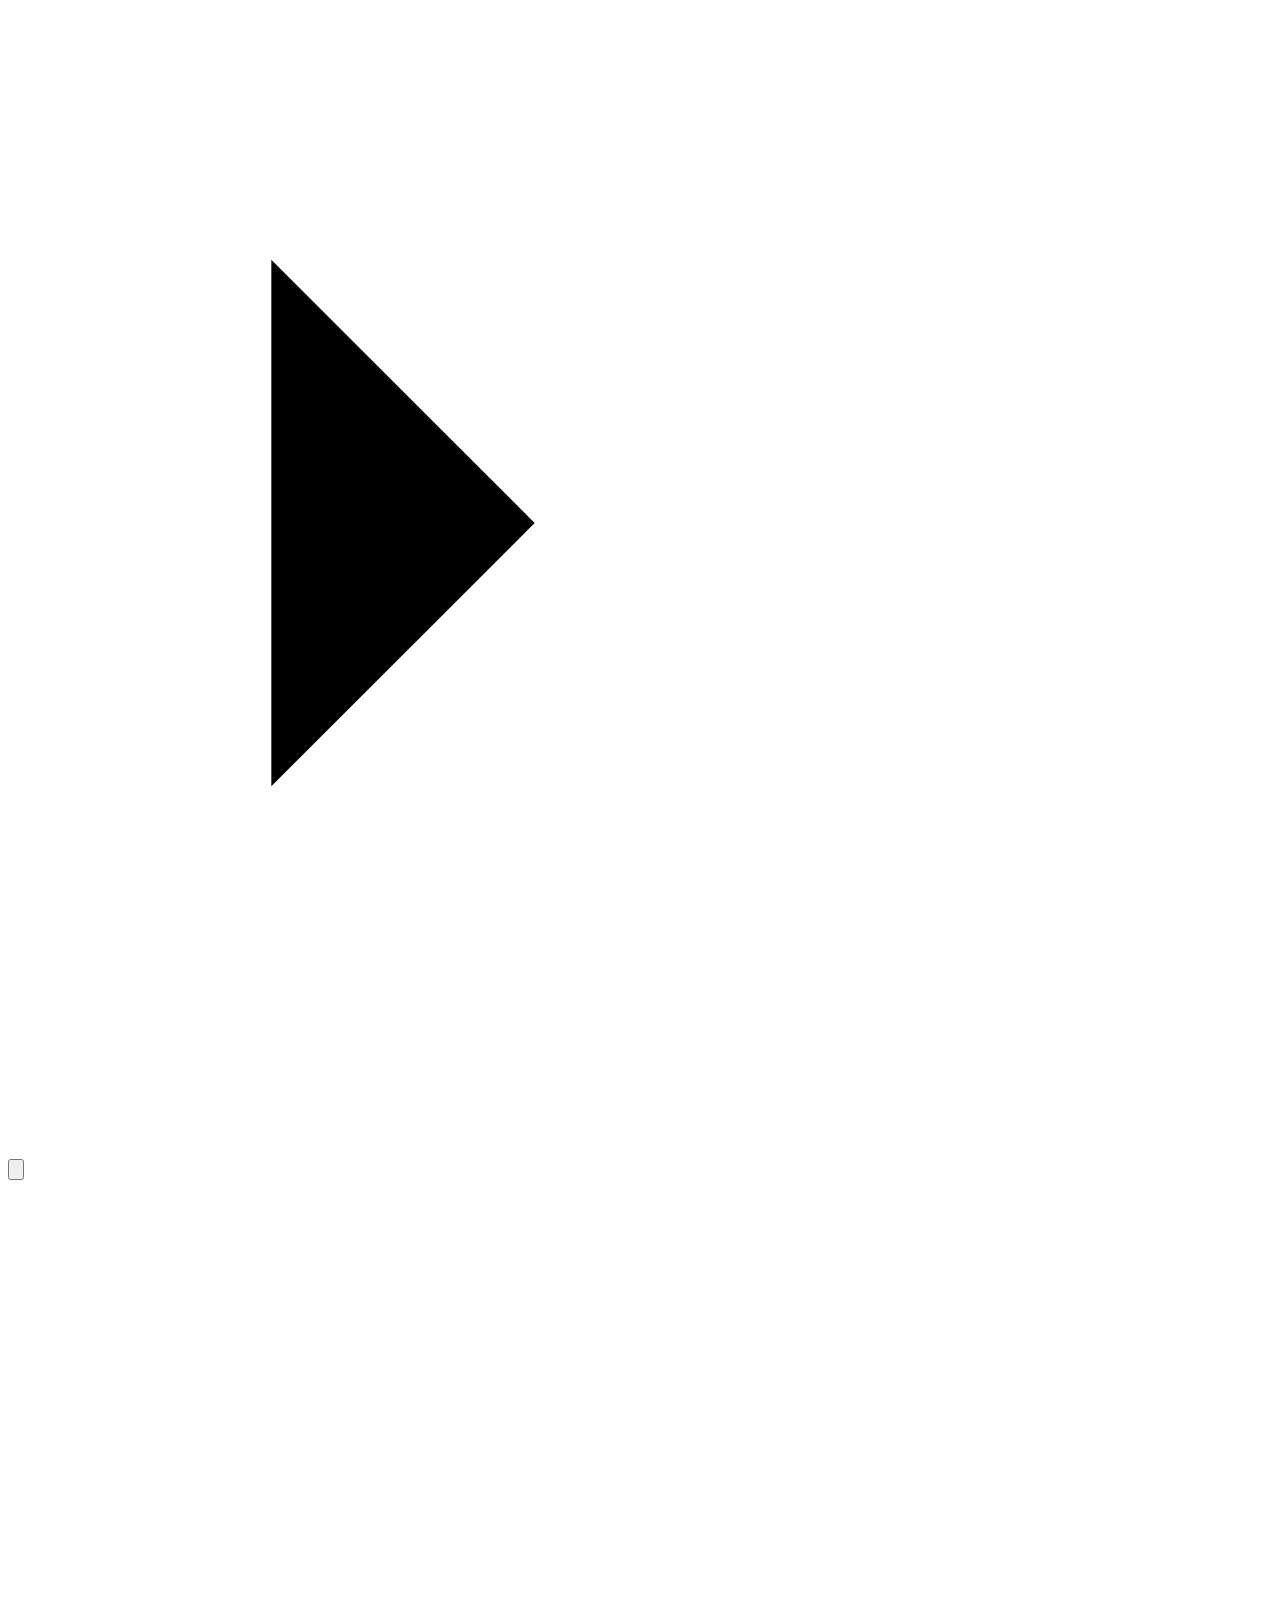
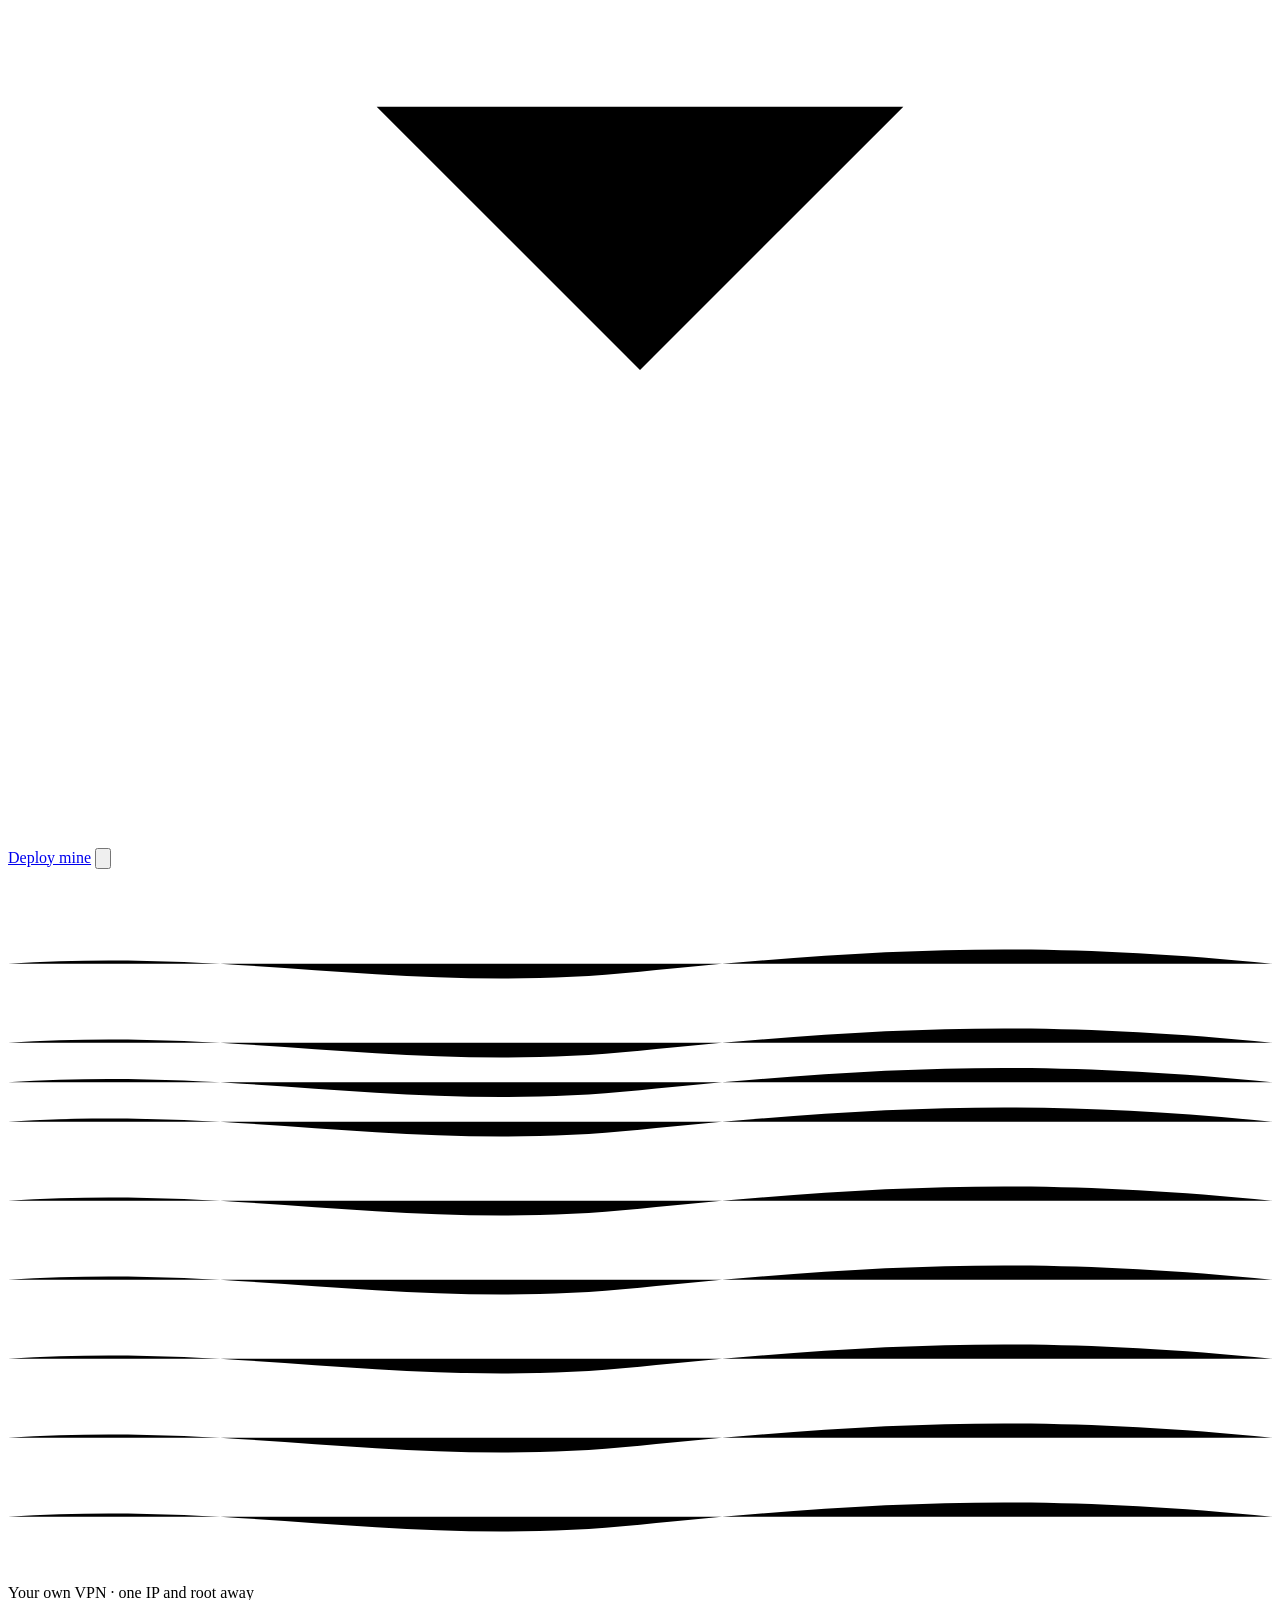
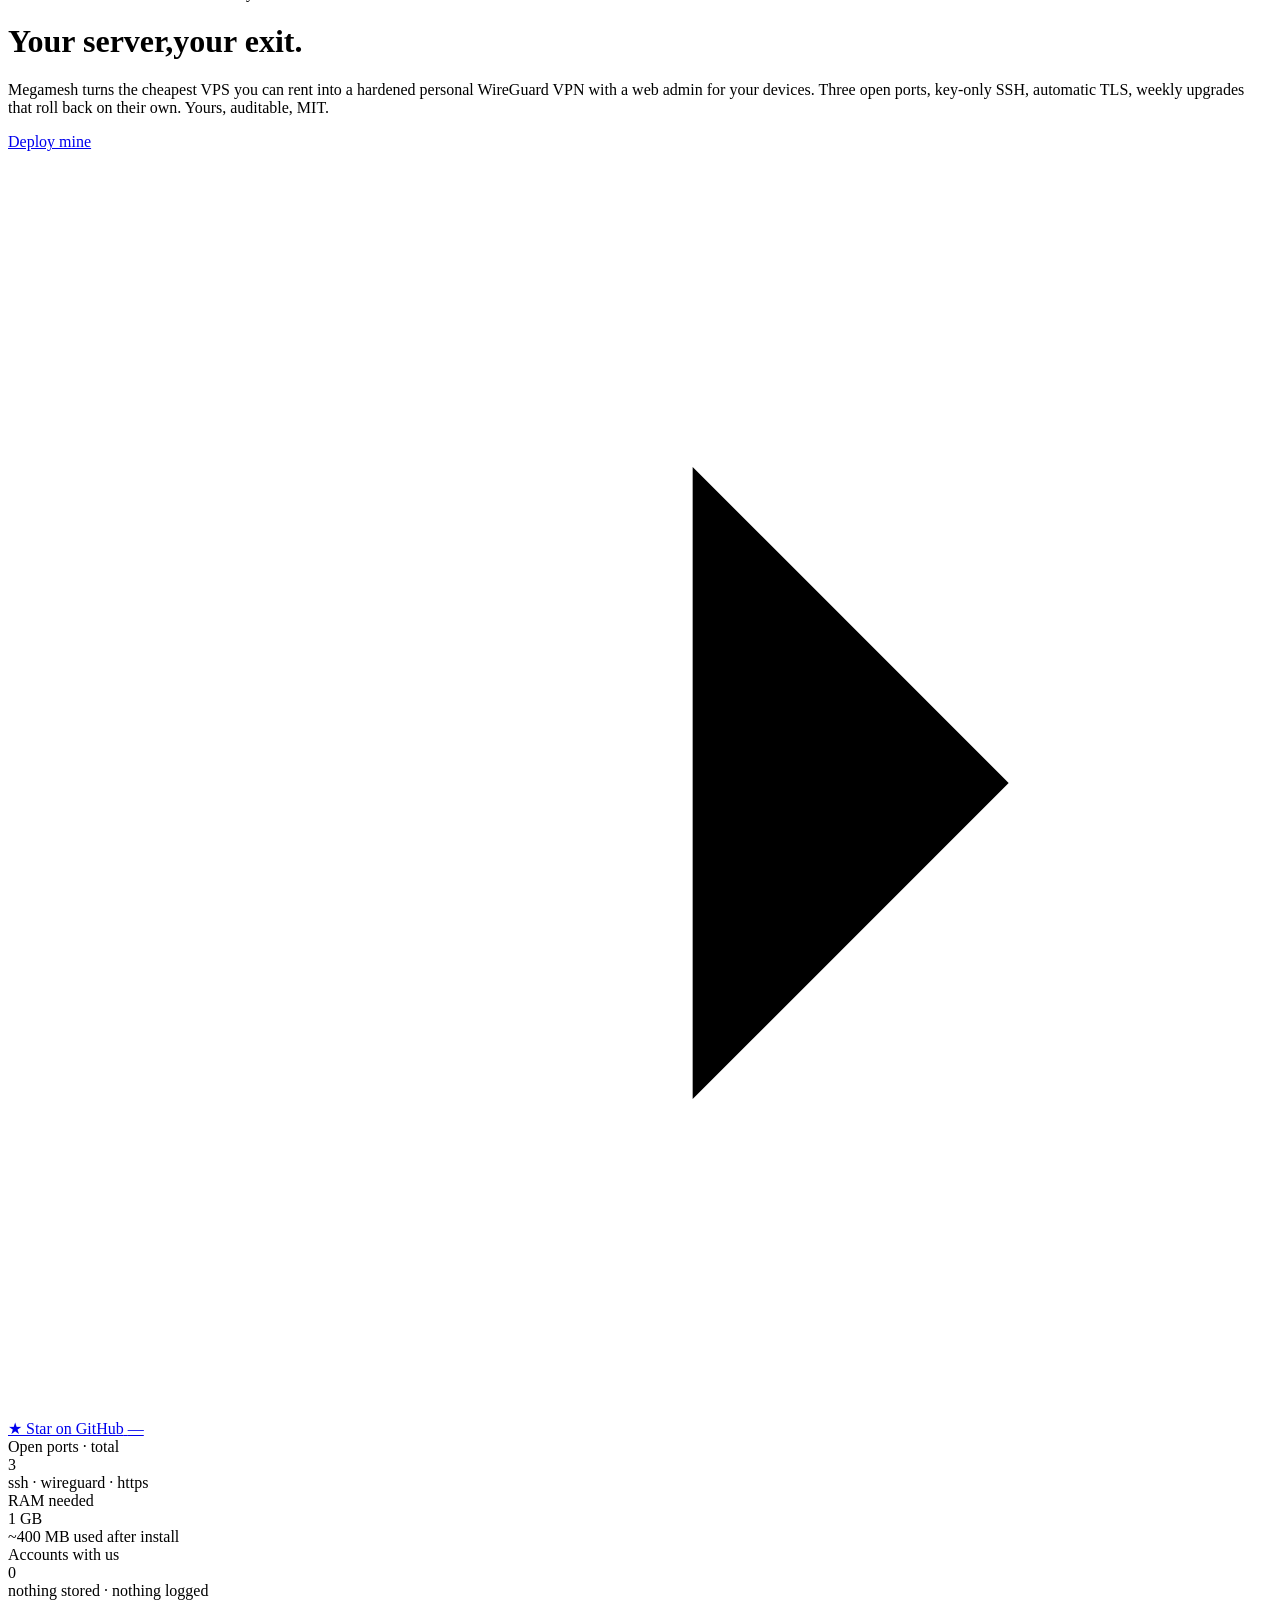
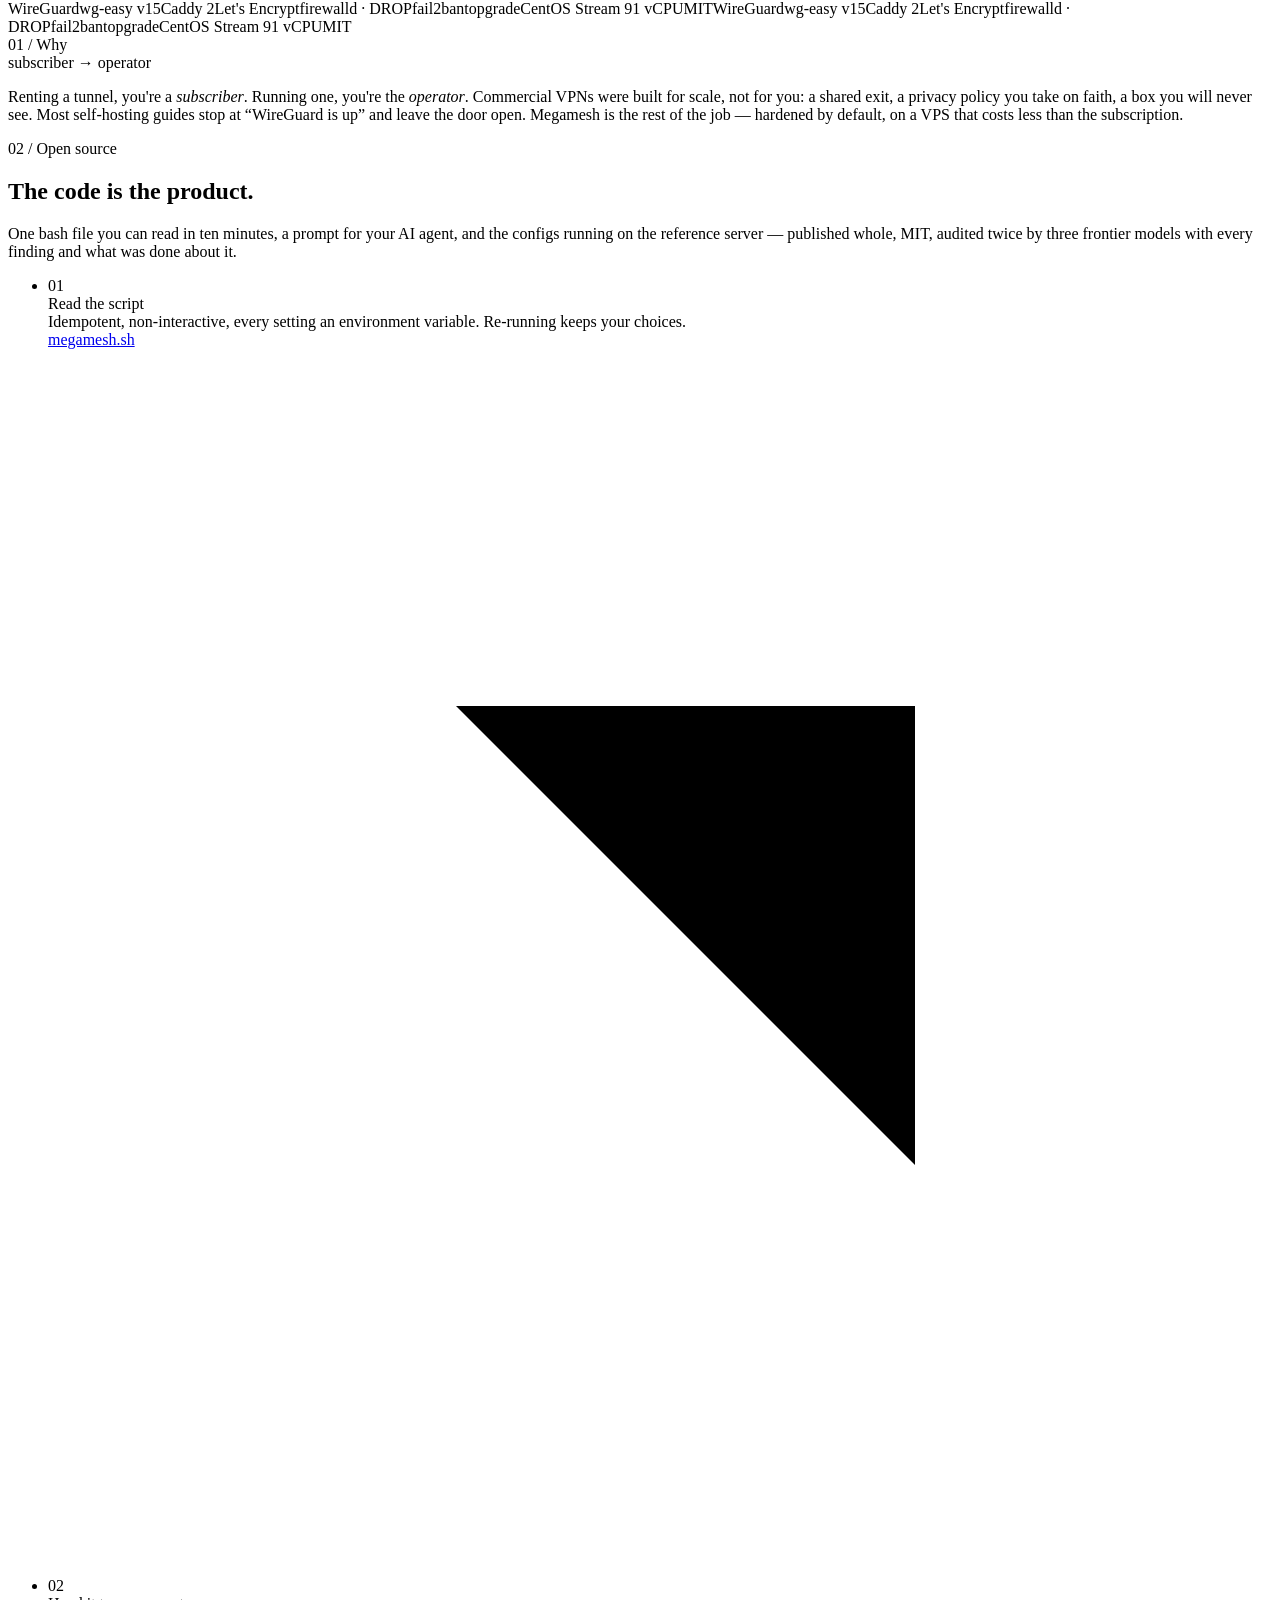
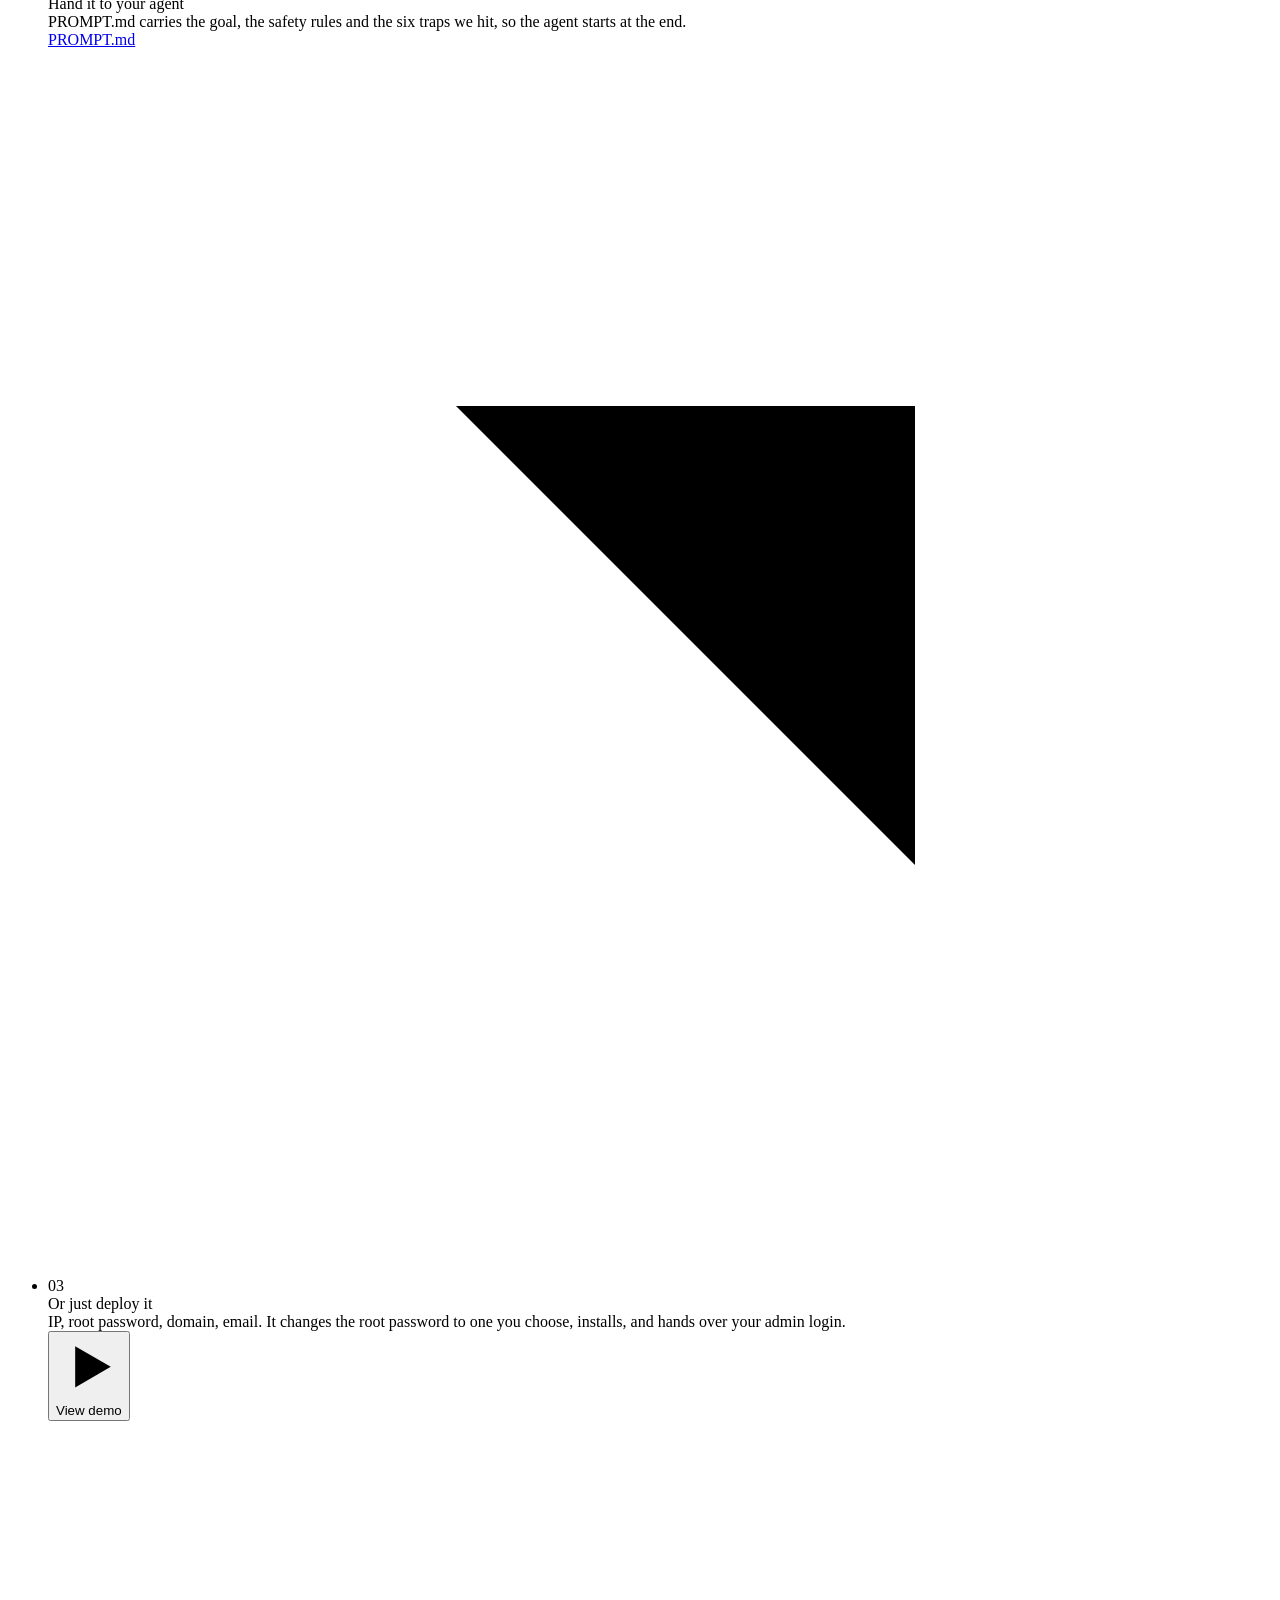
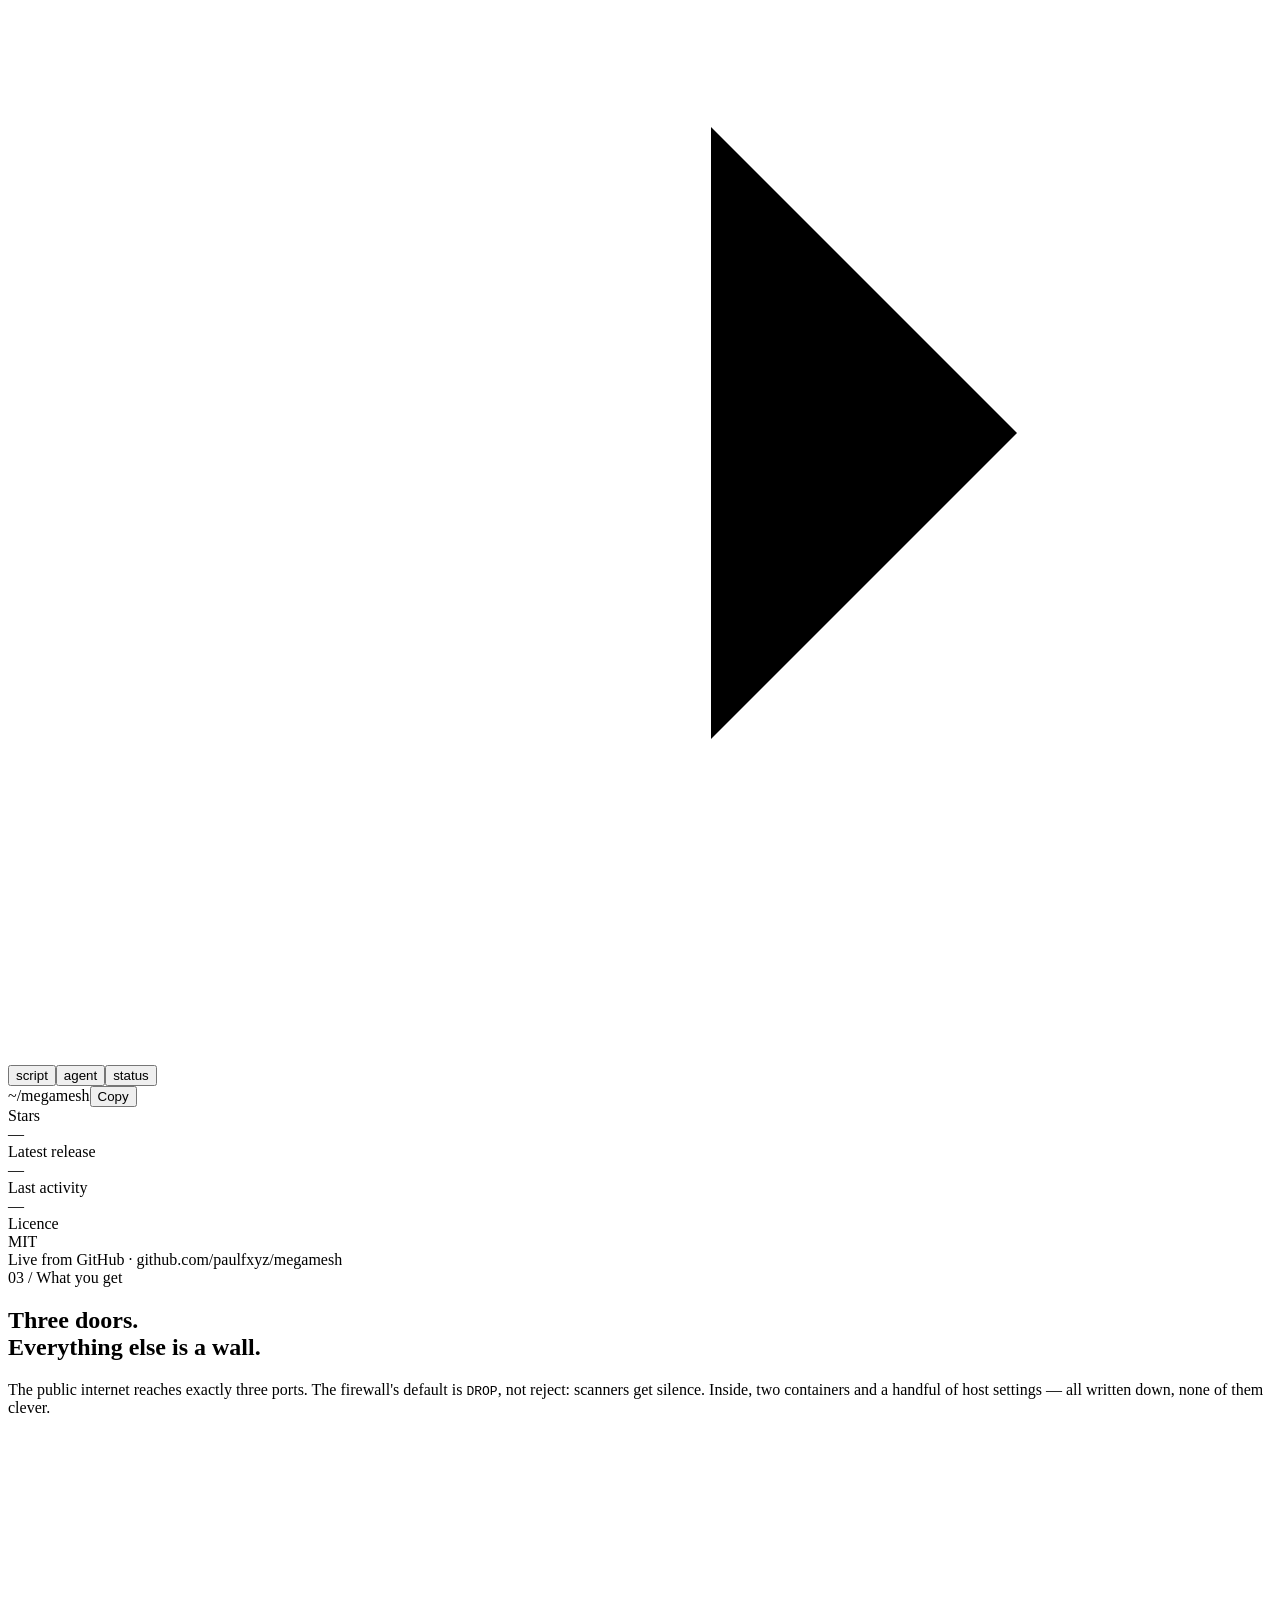
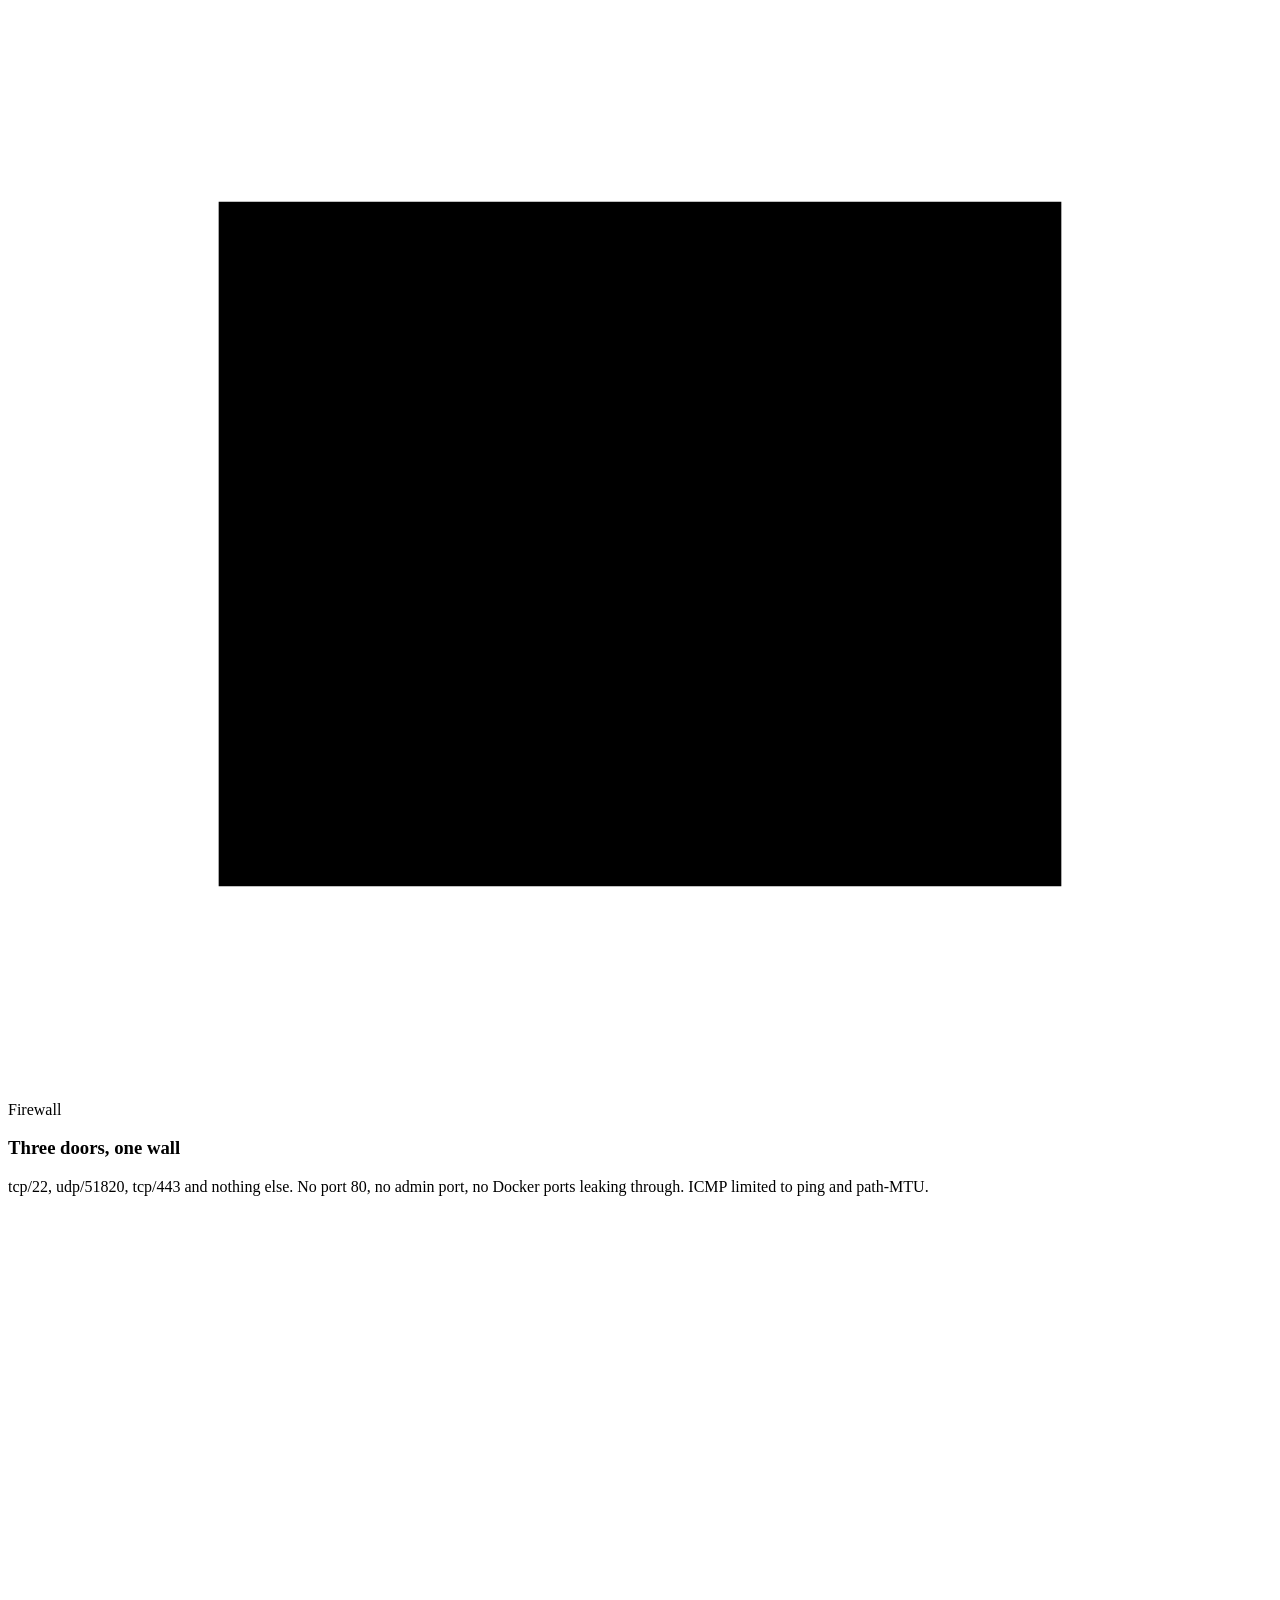
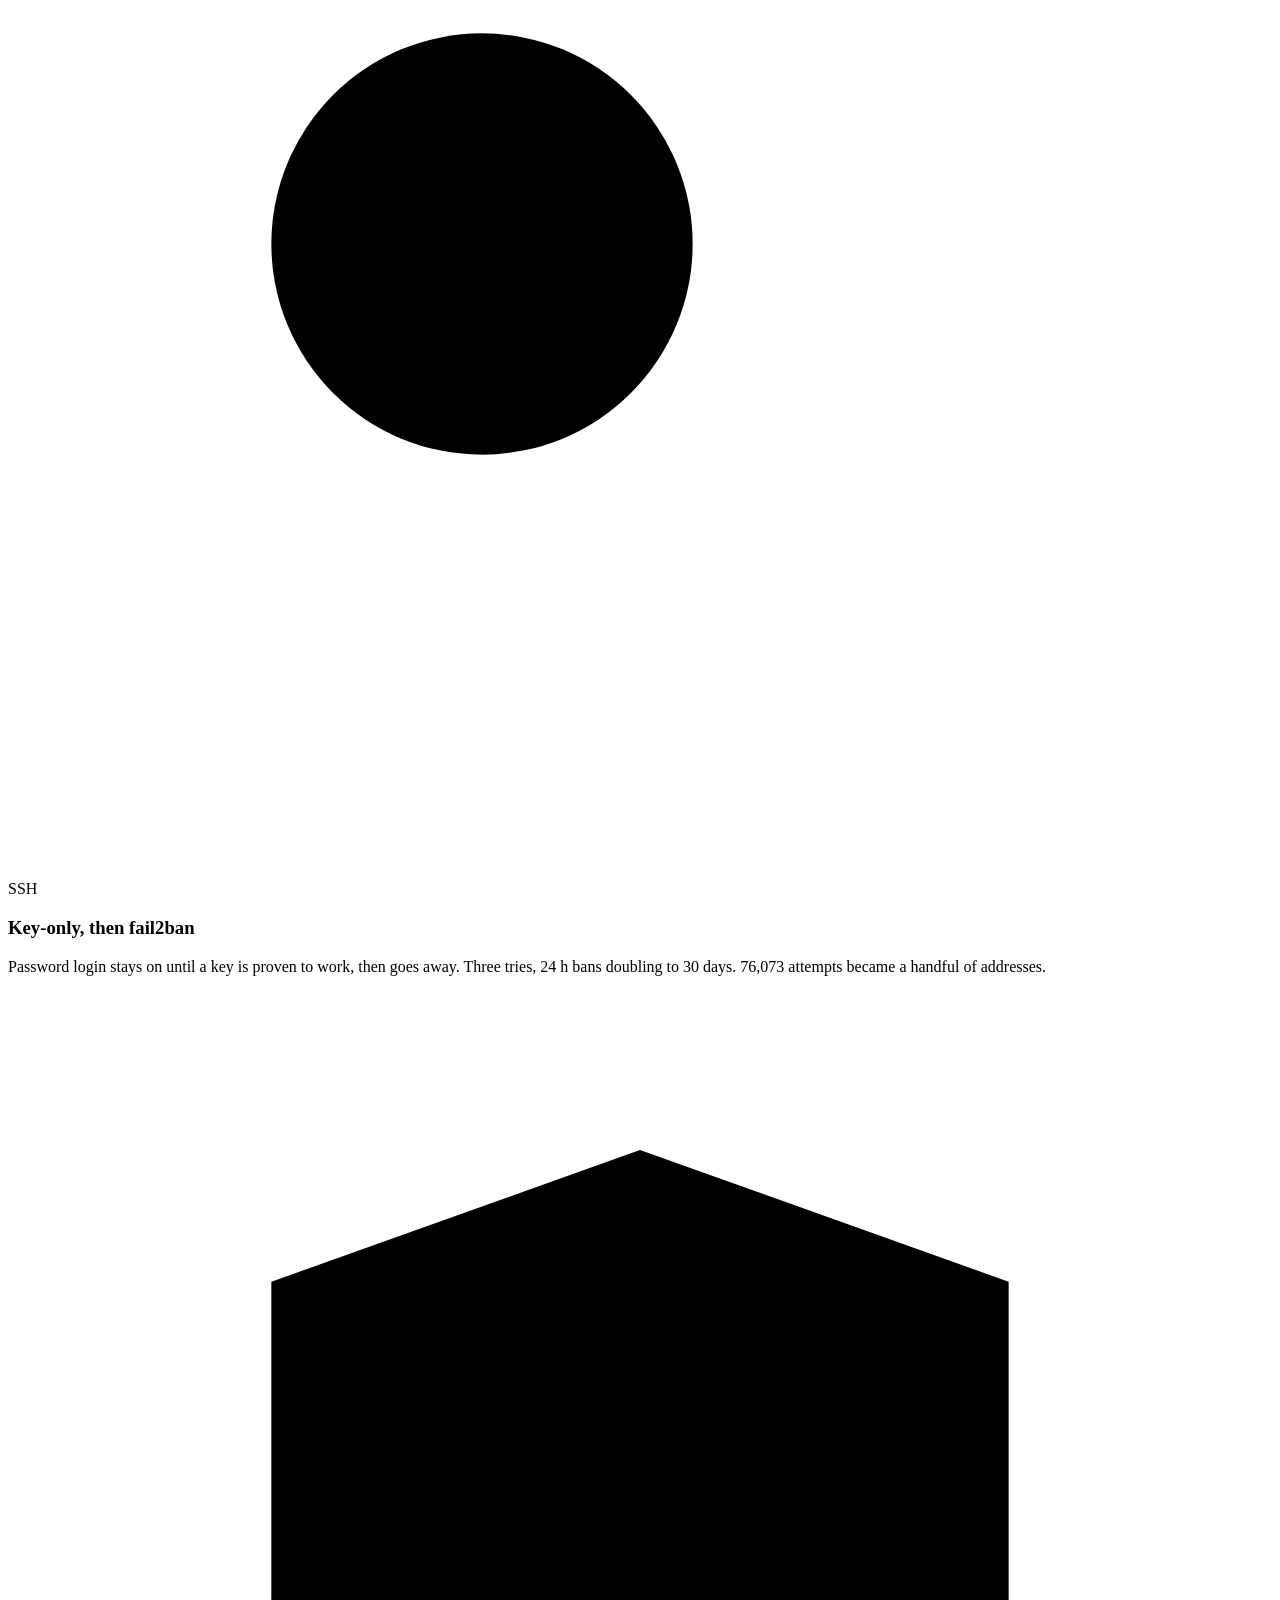
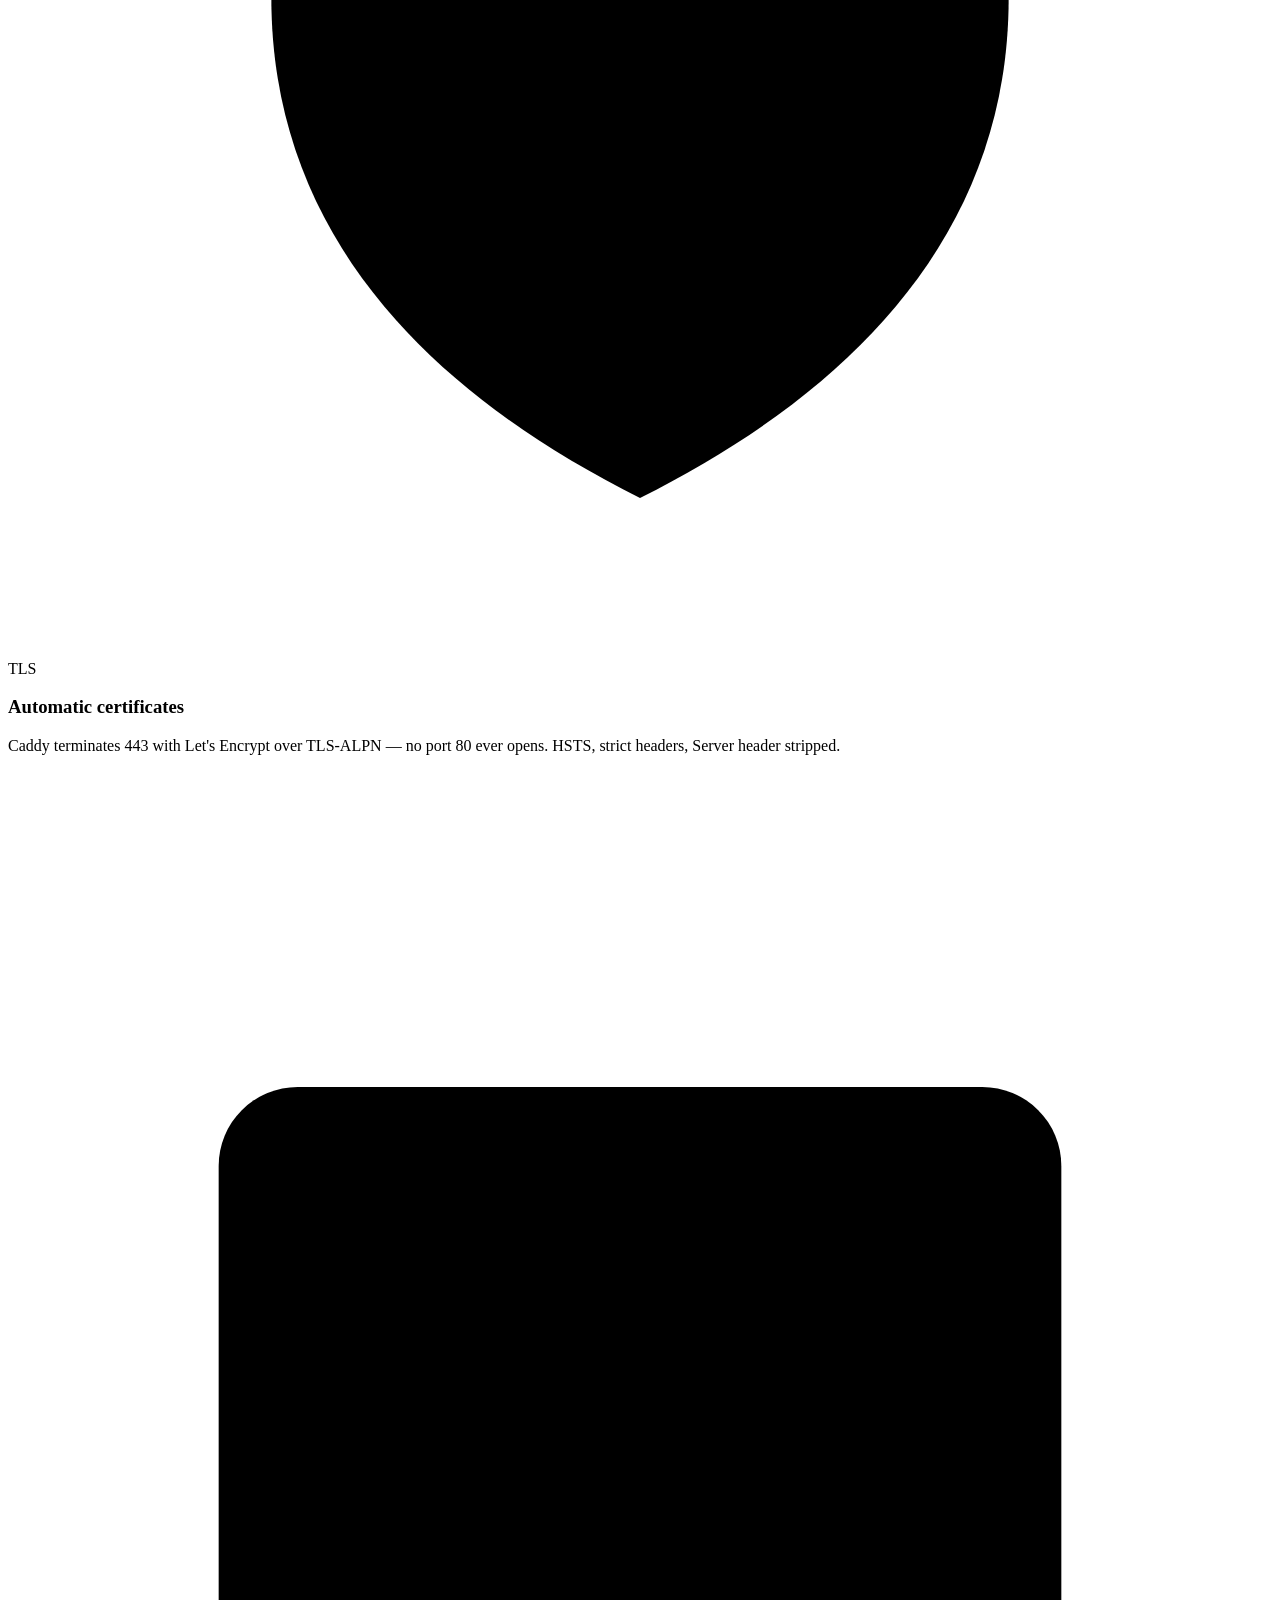
==== commit e4367d83: "v1.6.0: View demo — scripted fake deployment on the deployer and landing page; 49 languages" ====
--- a/site/index.html
+++ b/site/index.html
@@ -12,7 +12,7 @@
 <meta name="twitter:card" content="summary_large_image"/>
 <meta name="theme-color" content="#f2f4f6"/>
 <link rel="icon" href="/favicon.svg" type="image/svg+xml"/>
-<link rel="stylesheet" href="/assets/style.css?v=1792358264"/>
+<link rel="stylesheet" href="/assets/style.css?v=1794511695"/>
 <script>(function(){try{var t=localStorage.getItem('mm-theme');if(t)document.documentElement.setAttribute('data-theme',t)}catch(e){}})();</script>
 </head>
 <body>
@@ -75,7 +75,7 @@
 <ul class="ways" id="ways">
 <li><span class="n">01</span><div><div class="t" data-i18n="i.024">Read the script</div><div class="d" data-i18n="i.025">Idempotent, non-interactive, every setting an environment variable. Re-running keeps your choices.</div></div><a class="go" href="https://github.com/paulfxyz/megamesh/blob/main/megamesh.sh" rel="noopener">megamesh.sh <svg viewBox="0 0 24 24"><path d="M7 17L17 7M8 7h9v9"></path></svg></a></li>
 <li><span class="n">02</span><div><div class="t" data-i18n="i.026">Hand it to your agent</div><div class="d" data-i18n="i.027">PROMPT.md carries the goal, the safety rules and the six traps we hit, so the agent starts at the end.</div></div><a class="go" href="https://github.com/paulfxyz/megamesh/blob/main/PROMPT.md" rel="noopener">PROMPT.md <svg viewBox="0 0 24 24"><path d="M7 17L17 7M8 7h9v9"></path></svg></a></li>
-<li class="hi"><span class="n">03</span><div><div class="t" data-i18n="i.028">Or just deploy it</div><div class="d" data-i18n="i.029">IP, root password, domain, email. It changes the root password to one you choose, installs, and hands over your admin login.</div></div><a class="circle" href="/deploy/" aria-label="Open the deployer" data-i18n-attrs="aria-label:i.108"><svg viewBox="0 0 24 24"><path d="M5 12h14M13 6l6 6-6 6"></path></svg></a></li>
+<li class="hi"><span class="n">03</span><div><div class="t" data-i18n="i.028">Or just deploy it</div><div class="d" data-i18n="i.029">IP, root password, domain, email. It changes the root password to one you choose, installs, and hands over your admin login.</div><button class="demo-link" type="button" data-demo="" data-i18n="i.132"><svg viewBox="0 0 24 24" aria-hidden="true"><path d="M7 4.5v15l13-7.5z"></path></svg>View demo</button></div><a class="circle" href="/deploy/" aria-label="Open the deployer" data-i18n-attrs="aria-label:i.108"><svg viewBox="0 0 24 24"><path d="M5 12h14M13 6l6 6-6 6"></path></svg></a></li>
 </ul>
 </div>
 <div class="rv d1">
@@ -162,7 +162,8 @@
 <div class="kicker" data-i18n="i.082">06 / Your exit</div>
 <h2 class="h1" data-i18n="i.083">One address.<br/><span class="grad">Yours.</span></h2>
 <p class="lead" data-i18n="i.084">Once your devices are on the tunnel, everything you do leaves from your server's address. That is the point — and a fact others can use: a friend can allow-list you, your own boxes can trust you, a rate limit can make an exception. The author publishes his, and the repository is the source of truth for it.</p>
-<p class="lead" style="margin-top:1rem" data-i18n="i.111">Publishing it is also a defence. Calumny, fake news, a “someone broke into our app” accusation — every action on the internet leaves an address in a log. Declare yours in public, with a start date, and any trace that comes from somewhere else is, by your own prior declaration, not you. It does not prove innocence by itself, but it gives you leverage: a public, dated, verifiable statement made before anyone had a reason to doubt it.</p>
+<p class="lead" style="margin-top:1rem" data-i18n="i.127">Publishing it is also a defence: declare your address in public, with a start date, and any log trace from somewhere else is, by your own prior statement, not you. It holds against fake logs too.</p>
+<p class="exit-more"><button class="btn btn--ghost" type="button" id="why-open" aria-haspopup="dialog" aria-controls="why-modal" data-i18n="i.128">Why it protects you<svg viewBox="0 0 24 24" aria-hidden="true"><path d="M5 12h14M13 6l6 6-6 6"></path></svg></button></p>
 </div>
 <div class="rv d1">
 <div class="egress">
@@ -240,6 +241,18 @@
 <a class="btn btn--solid btn--sm" href="/deploy/" data-i18n="i.100">Deploy mine <svg viewBox="0 0 24 24"><path d="M5 12h14M13 6l6 6-6 6"></path></svg></a>
 </div>
 <button class="top" id="top" type="button" aria-label="Back to top" data-i18n-attrs="aria-label:i.110"><svg viewBox="0 0 24 24"><path d="M12 19V5M5 12l7-7 7 7"></path></svg></button>
-<script src="/assets/ui.js?v=1792358264" defer=""></script>
+<div class="modal" id="why-modal" role="dialog" aria-modal="true" aria-labelledby="why-title" hidden="">
+<div class="bd" data-close=""></div>
+<div class="pane pane--read">
+<div class="hd"><h2 id="why-title" data-i18n="i.129">Why publish your exit address</h2><button class="ib sq" type="button" data-close="" aria-label="Close" data-i18n-attrs="aria-label:i.131"><svg viewBox="0 0 24 24"><path d="M6 6l12 12M18 6L6 18"></path></svg></button></div>
+<div class="read">
+<p data-i18n="i.111">Publishing it is also a defence. Calumny, fake news, a “someone broke into our app” accusation — every action on the internet leaves an address in a log. Declare yours in public, with a start date, and any trace that comes from somewhere else is, by your own prior declaration, not you. It does not prove innocence by itself, but it gives you leverage: a public, dated, verifiable statement made before anyone had a reason to doubt it.</p>
+<p data-i18n="i.126">It also defeats fake logs. A log can be forged, but the network keeps its own: your host, your ISP and the datacenters and carriers in between each hold independent connection records. If someone produces a log that puts your address in an attack, an upload or a post, those operators can be asked, through the proper legal channel and within their retention period, whether your address ever connected to that machine on that date. So everything you do through your own public address, you do openly and safely: a fabricated entry would have to agree with the records of every host, datacenter and ISP involved at the same moment, and it cannot.</p>
+<p class="note" data-i18n="i.130">Retention is finite and none of this replaces a lawyer, which is why the dated declaration matters. The format is open: copy <a href="https://github.com/paulfxyz/megamesh/blob/main/egress.json" rel="noopener">egress.json</a> for your own box.</p>
+</div>
+</div>
+</div>
+<script src="/assets/ui.js?v=1794511695" defer=""></script>
+<script src="/assets/demo.js?v=1794511695" defer=""></script>
 </body>
 </html>
